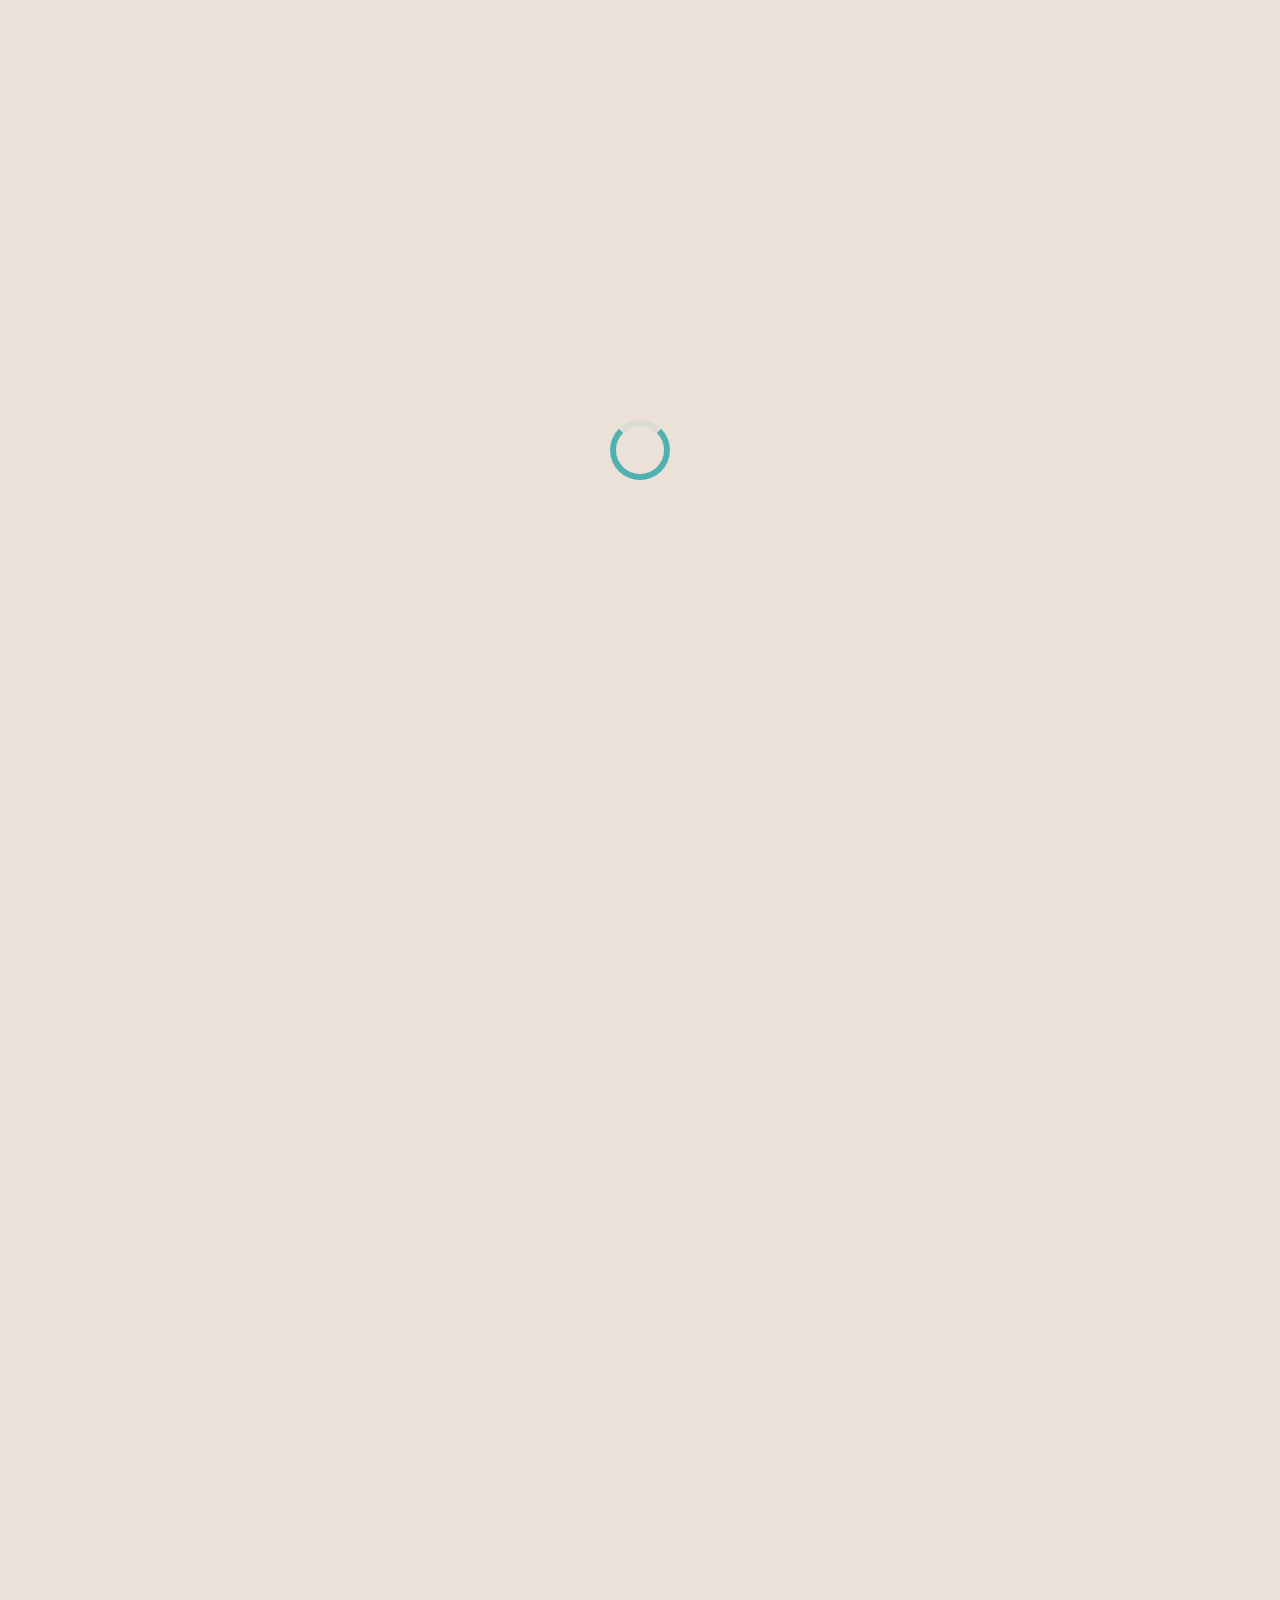
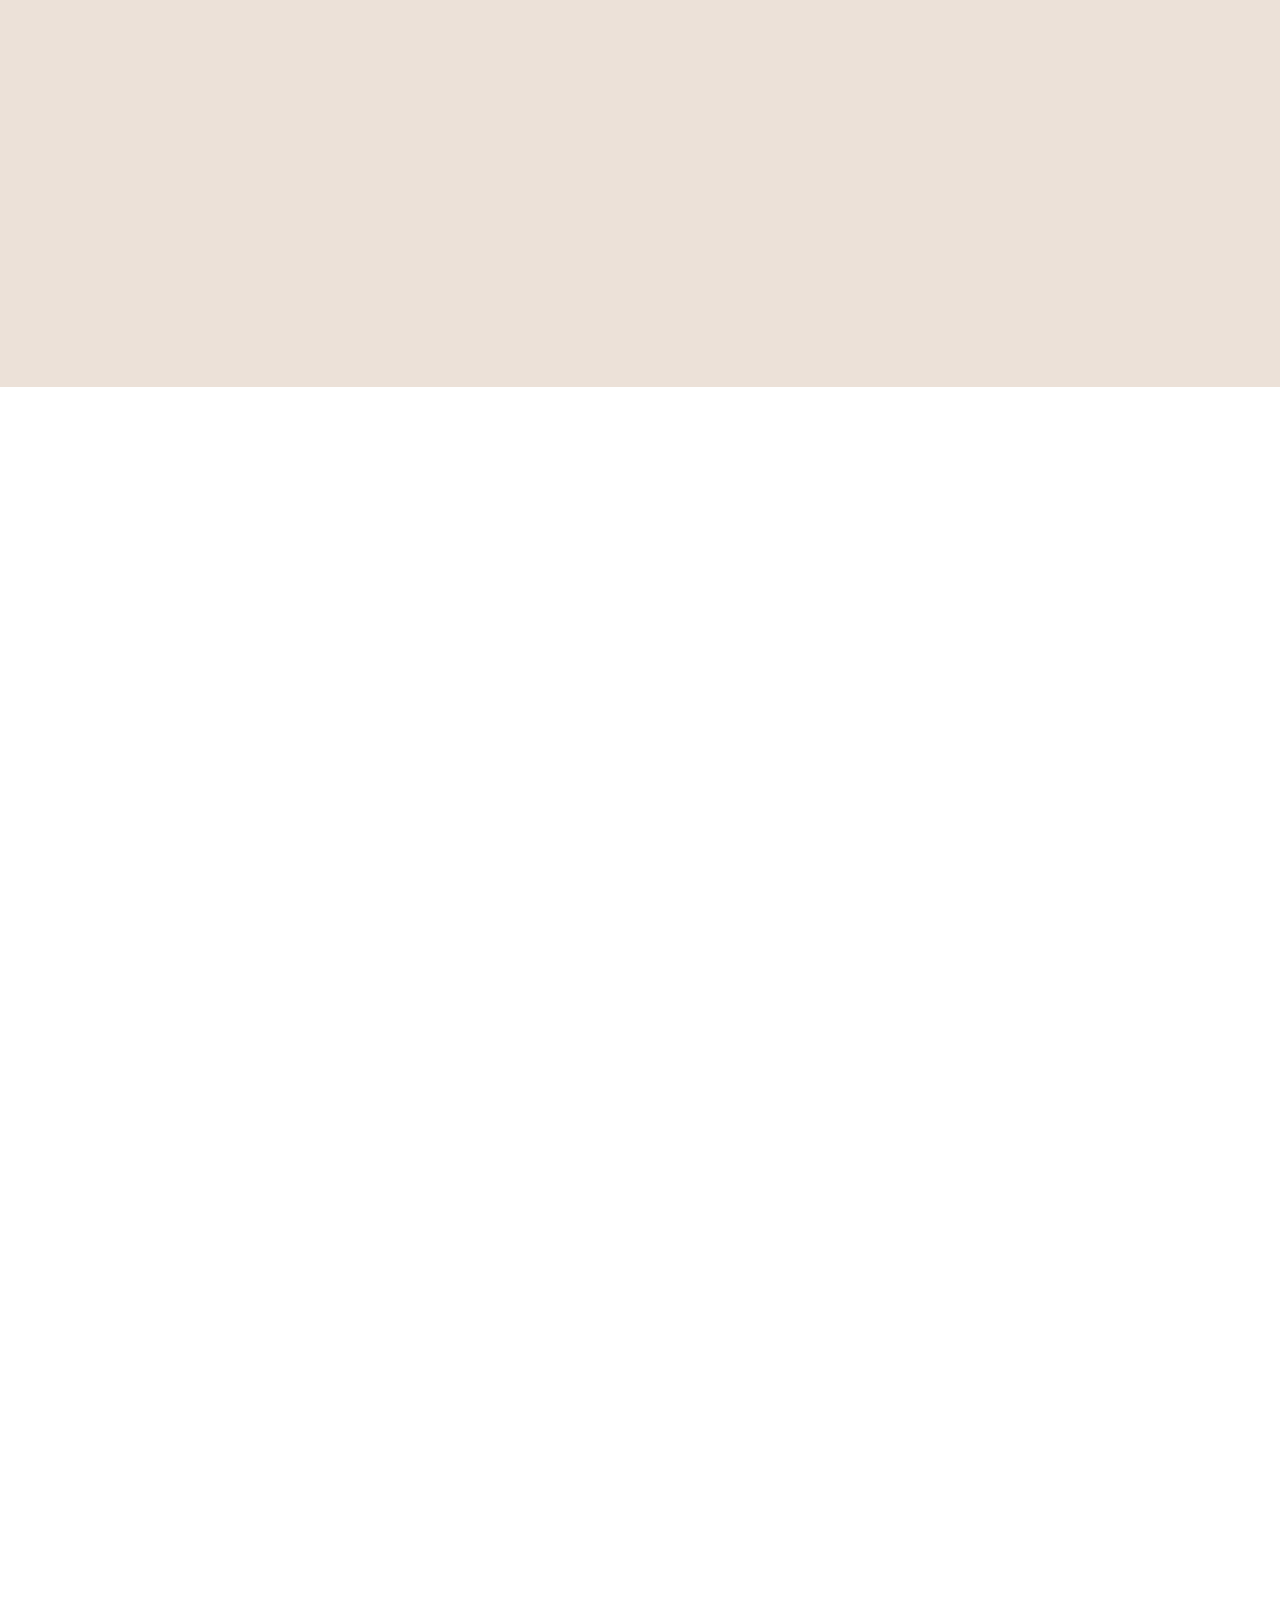
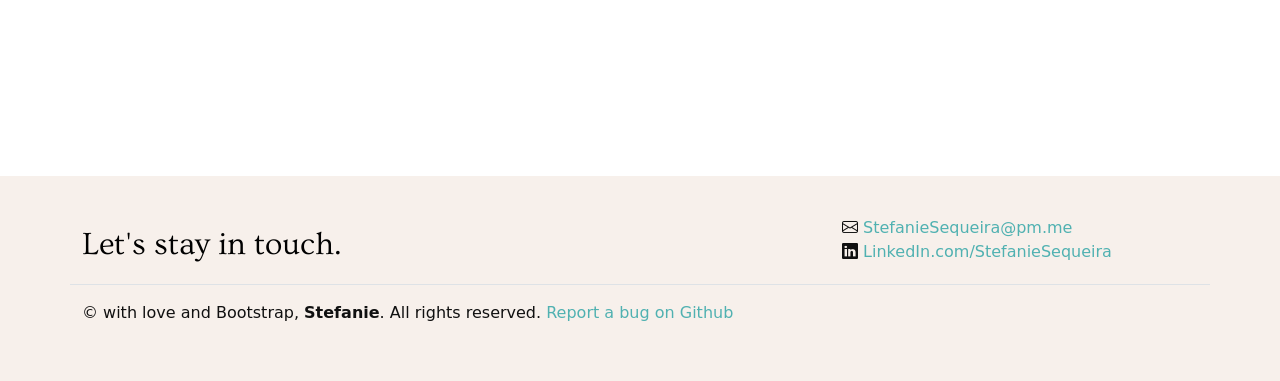
==== index.html @ 447f1190 "Version 0.2 - Site design overhaul" ====
<!doctype html>

<html lang="en">

<head>
  <meta charset="utf-8">
  <meta content="width=device-width, initial-scale=1.0" name="viewport">
  <title>Stefanie Sequeira</title>
    <meta name="description" content="Stefanie is a multidisciplinary product designer with a focus on UX, strategy, mentorship, and stakeholder consensus.">
		<meta name="keywords" content="Stefanie Stef with an F Sequeira Product UX Interaction XD Designer Design Strategy">

  <!-- Favicons -->
  <link href="assets/img/favicon.png" rel="icon">
  <link href="assets/img/favicon.png" rel="apple-touch-icon"> <!-- Make a real one later -->

  <!-- Fonts -->
<link rel="preconnect" href="https://fonts.googleapis.com">
<link rel="preconnect" href="https://fonts.gstatic.com" crossorigin>
<link href="https://fonts.googleapis.com/css2?family=Ovo&display=swap" rel="stylesheet">

  <!-- Vendor CSS Files -->
  <link href="assets/vendor/bootstrap/css/bootstrap.min.css" rel="stylesheet">
  <link href="assets/vendor/bootstrap-icons/bootstrap-icons.css" rel="stylesheet">
  <link href="assets/vendor/aos/aos.css" rel="stylesheet">
  <link href="assets/vendor/glightbox/css/glightbox.min.css" rel="stylesheet">
  <link href="assets/vendor/swiper/swiper-bundle.min.css" rel="stylesheet">

  <!-- Main CSS File -->
  <link href="assets/css/main.css" rel="stylesheet">

</head>

<body class="index-page">

  <a class="visually-hidden-focusable" href="#content">Skip to main content</a>   

  <header id="header" class="header d-flex align-items-center sticky-top">
    <div class="header-container container-fluid container-xl position-relative d-flex align-items-center justify-content-between">

      <nav id="navmenu" class="navmenu">
        <ul>
          <li><a href="index.html" class="logo d-flex me-auto me-xl-0"><img src="assets/img/logo.png" alt="Logo"></a></li>
          <li><a href="index.html" class="active">Work</a></li>
          <li><a href="about.html">About</a></li>
          <li><a href="fun.html">Fun</a></li>
          <li><a href="mailto:stefaniesequeira@pm.me" target="_blank">Contact</a></li>
        </ul>
        <!-- Load bearing hamburger menu forces the preloader while testing local?? Remove eventually -->
        <i class="mobile-nav-toggle d-none bi bi-list"></i>
      </nav>

      <div class="header-social-links d-none d-md-block">
        <a href="https://linkedin.com/in/stefaniesequeira" class="linkedin"><i class="bi bi-linkedin"></i></a>
        <a href="https://stefwithanf.bsky.social" class="bluesky"><i class="bi bi-bluesky"></i></a>
        <a href="https://dribbble.com/stefaniewithanf" class="dribbble"><i class="bi bi-dribbble"></i></a>
      </div>

    </div>
  </header>

  <main class="main">

    <section class="page-title container" data-aos="fade-in">
      <h1><strong>Stefanie Sequeira</strong> is a product designer, strategist, and stakeholder whisperer at <a href="https://studio.ey.com">EY Design Studio</a> in New York, NY.</h1>
    </section>

    <!-- Portfolio Section -->
     <!-- Don't forget pics are 4:3, for any new images the max render size is 416x312 -->
    <section id="portfolio" class="portfolio section" data-aos="fade-in">

      <div class="container">
        <!-- <img src="assets/img/logo.svg" alt=""> -->
        <div class="isotope-layout" data-default-filter="*" data-layout="masonry" data-sort="original-order">

          <div class="row align-items-center">
            <div class="col-lg-7 portfolio-info">
              <h3>Featured work</h3>
              <p>More available on request.</p>
            </div>
            <div class="col-lg-5 text-center text-lg-end">
              <ul class="portfolio-filters isotope-filters" data-aos="fade-up" data-aos-delay="100">
                <li data-filter="*" class="filter-active">All</li>
                <li data-filter=".filter-case">Case Study</li>
                <li data-filter=".filter-pitch">Pitch</li>
                <li data-filter=".filter-explore">Exploration</li>
                <!-- <li data-filter=".filter-books">Books</li> -->
              </ul><!-- End Portfolio Filters -->
            </div>
          </div>

          <div class="row gy-4 isotope-container" data-aos="fade-up" data-aos-delay="200" style="position: relative; height: 1344px;">

            <div class="col-lg-4 col-md-6 portfolio-item isotope-item filter-case" style="position: absolute; left: 0px; top: 0px;">
              <div class="portfolio-content h-100"><a href="portfolio-details.html">
                <img src="assets/img/portfolio/pharma.jpg" class="img-fluid" alt="">
                <div class="portfolio-info">
                  <h4>Pharma Startup</h4>
                  <p>Digital patient experience</p>
                </div>
              </a></div>
            </div><!-- End Portfolio Item -->

            <div class="col-lg-4 col-md-6 portfolio-item isotope-item filter-case" style="position: absolute; left: 440px; top: 0px;">
              <div class="portfolio-content h-100"><a href="portfolio-details.html">
                <img src="assets/img/portfolio/soco.jpg" class="img-fluid" alt="">
                <div class="portfolio-info">
                  <h4>Southern Company Gas</h4>
                  <p>Residential bill redesign</p>
                </div>
              </a></div>
            </div><!-- End Portfolio Item -->

            <div class="col-lg-4 col-md-6 portfolio-item isotope-item filter-pitch" style="position: absolute; left: 880px; top: 0px;">
              <div class="portfolio-content h-100"><a href="portfolio-details.html">
                <img src="assets/img/portfolio/wawa.jpg" class="img-fluid" alt="">
                <div class="portfolio-info">
                  <h4>Wawa</h4>
                  <p>Store kiosk UX enhancement</p>
                </div>
              </a></div>
            </div><!-- End Portfolio Item -->

            <div class="col-lg-4 col-md-6 portfolio-item isotope-item filter-case" style="position: absolute; left: 0px; top: 336px;">
              <div class="portfolio-content h-100"><a href="portfolio-details.html">
                <img src="assets/img/portfolio/mazda.jpg" class="img-fluid" alt="">
                <div class="portfolio-info">
                  <h4>Mazda</h4>
                  <p>Future CX vision</p>
                </div>
              </a></div>
            </div><!-- End Portfolio Item -->

            <div class="col-lg-4 col-md-6 portfolio-item isotope-item filter-pitch" style="position: absolute; left: 440px; top: 336px;">
              <div class="portfolio-content h-100"><a href="portfolio-details.html">
                <img src="assets/img/portfolio/mavia.jpg" class="img-fluid" alt="">
                <div class="portfolio-info">
                  <h4>EY</h4>
                  <p>Agentic AI for marketers</p>
                </div>
              </a></div>
            </div><!-- End Portfolio Item -->

            <div class="col-lg-4 col-md-6 portfolio-item isotope-item filter-explore" style="position: absolute; left: 880px; top: 336px;">
              <div class="portfolio-content h-100"><a href="portfolio-details.html">
                <img src="assets/img/portfolio/nystickers.png" class="img-fluid" alt="">
                <div class="portfolio-info">
                  <h4>NY Studio Stickers</h4>
                  <p>Branding, physical media</p>
                </div>
              </a></div>
            </div><!-- End Portfolio Item -->

          </div><!-- End Portfolio Container -->

        </div>

      </div>

    </section><!-- /Portfolio Section -->

    <!-- Clients Section -->
    <section id="clients" class="clients section">

      <!-- Section Title -->
      <div class="container section-title" data-aos="fade-up" data-aos-anchor-placement="top-bottom">
        <h2>Clients</h2>
        <!-- <p>Necessitatibus eius consequatur ex aliquid fuga eum quidem sint consectetur velit</p> -->
      </div><!-- End Section Title -->

      <div class="container" data-aos="fade-up" data-aos-delay="100" data-aos-anchor-placement="top-bottom">

        <div class="swiper init-swiper">
          <script type="application/json" class="swiper-config">
            {
              "loop": true,
              "speed": 600,
              "autoplay": {
                "delay": 5000
              },
              "slidesPerView": "auto",
              "pagination": {
                "el": ".swiper-pagination",
                "type": "bullets",
                "clickable": true
              },
              "breakpoints": {
                "320": {
                  "slidesPerView": 2,
                  "spaceBetween": 40
                },
                "480": {
                  "slidesPerView": 3,
                  "spaceBetween": 60
                },
                "640": {
                  "slidesPerView": 4,
                  "spaceBetween": 80
                },
                "992": {
                  "slidesPerView": 6,
                  "spaceBetween": 120
                }
              }
            }
          </script>
          <div class="swiper-wrapper align-items-center">
            <div class="swiper-slide"><img src="assets/img/clients/bny.svg" class="img-fluid" alt="BNY Mellon Pershing"></div>
            <div class="swiper-slide"><img src="assets/img/clients/comcast.png" class="img-fluid" alt="Comcast"></div>
            <div class="swiper-slide"><img src="assets/img/clients/ey.png" class="img-fluid" alt="EY"></div>
            <div class="swiper-slide"><img src="assets/img/clients/ga.png" class="img-fluid" alt="State of Georgia USA"></div>
            <div class="swiper-slide"><img src="assets/img/clients/mazda.png" class="img-fluid" alt="Mazda"></div>
            <div class="swiper-slide"><img src="assets/img/clients/ms.png" class="img-fluid" alt="Morgan Stanley"></div>
            <div class="swiper-slide"><img src="assets/img/clients/microsoft.png" class="img-fluid" alt="Microsoft"></div>
            <div class="swiper-slide"><img src="assets/img/clients/toyota.png" class="img-fluid" alt="Toyota"></div>
            <div class="swiper-slide"><img src="assets/img/clients/wawa.png" class="img-fluid" alt="Wawa"></div>
            <div class="swiper-slide"><img src="assets/img/clients/soco.png" class="img-fluid" alt="Southern Company"></div>
            <!-- <div class="swiper-slide"><img src="assets/img/clients/fed.webp" class="img-fluid" alt="United States Federal Government"></div> -->
          </div>
          <div class="swiper-pagination"></div>
        </div>

      </div>

    </section><!-- /Clients Section -->



  <footer id="footer" class="footer light-background">
    <div class="container">
      <div class="row pb-1 mb-3 border-bottom justify-content-between align-items-center">
        <div class="col-6 ">
          <h2>Let's stay in touch.</h2>
        </div>
        <div class="col-4">
          <ul>
            <li><i class="bi bi-envelope"></i> <a href="mailto:StefanieSequeira@pm.me">StefanieSequeira@pm.me</a></li>
            <li><i class="bi bi-linkedin"></i> <a href="https://linkedin.com/in/stefaniesequeira">LinkedIn.com/StefanieSequeira</a></li>
          </ul>
        </div>
      </div>
      <p class="">© with love and Bootstrap, <strong>Stefanie</strong>. All rights reserved. <a href="https://github.com/withanf/withanf.github.io/issues/new">Report a bug on Github</a></p>
    </div>
  </footer>

  <!-- Scroll Top -->
  <a href="#" id="scroll-top" class="scroll-top d-flex align-items-center justify-content-center"><i class="bi bi-arrow-up-short"></i></a>

  <!-- Preloader -->
  <div id="preloader"></div>

  <!-- Vendor JS Files -->
  <script src="assets/vendor/bootstrap/js/bootstrap.bundle.min.js"></script>
  <script src="assets/vendor/php-email-form/validate.js"></script>
  <script src="assets/vendor/aos/aos.js"></script>
  <script src="assets/vendor/glightbox/js/glightbox.min.js"></script>
  <script src="assets/vendor/imagesloaded/imagesloaded.pkgd.min.js"></script>
  <script src="assets/vendor/isotope-layout/isotope.pkgd.min.js"></script>
  <script src="assets/vendor/swiper/swiper-bundle.min.js"></script>

  <!-- Main JS File -->
  <script src="assets/js/main.js"></script>

</body>

</html>
---- assets/css/main.css ----
/* Fonts */
:root {
  --default-font: "IBM Plex Sans",  system-ui, -apple-system, "Segoe UI", Roboto, "Helvetica Neue", Arial, "Noto Sans", "Liberation Sans", sans-serif, "Apple Color Emoji", "Segoe UI Emoji", "Segoe UI Symbol", "Noto Color Emoji";
  --heading-font: "Ovo",  serif;
  --nav-font: "Ovo",  sans-serif;
}

/* Global colors */
:root { 
  --background-color: #ece1d8; 
  --default-color: #101010; /* Text content */
  --heading-color: #000000; /* Headings and display */
  --accent-color: #50b1b1;
  --surface-color: #ffffff;
  --contrast-color: #ffffff; /* For accessibility - test this */
}

/* Nav colors */
:root {
  --nav-color: #5b5b5b;  /* main navmenu links */
  --nav-hover-color: #000000;
  --nav-mobile-background-color: #f5f5f5; /* background for mobile */
  --nav-dropdown-background-color: #ffffff;
  --nav-dropdown-color: #5b5b5b;
  --nav-dropdown-hover-color: #000000;
}

/* Color blocks for sections */

.light-background {
  --background-color: #f7f0eb;
  --surface-color: #ffffff;
}

.dark-background {
  --background-color: #060606;
  --default-color: #ffffff;
  --heading-color: #ffffff;
  --surface-color: #252525;
  --contrast-color: #ffffff;
}

/* Smooth scroll - TBD: double check how this interacts with prefers-reduced-motion */
:root {
  scroll-behavior: smooth;
}

/*--------------------------------------------------------------
# General
--------------------------------------------------------------*/
body {
  color: var(--default-color);
  background-color: var(--background-color);
  font-family: var(--default-font);
}

a {
  color: var(--accent-color);
  text-decoration: none;
  transition: 0.3s;
}

a:hover {
  color: color-mix(in srgb, var(--accent-color), transparent 25%);
}

h1,
h2,
h3,
h4,
h5,
h6 {
  color: var(--heading-color);
  font-family: var(--heading-font);
}

.display {
  font-family: var(--heading-font);
  font-size: 3em;
  /* font-weight: 300; */
}


/*--------------------------------------------------------------
# Global Header
--------------------------------------------------------------*/
.header {
  color: var(--default-color);
  /* background-color: var(--background-color); */
  padding: 20px 0;
  transition: all 0.5s;
  z-index: 997;
}

.header .header-container {
  border-radius: 50px;
  padding: 5px 25px;
  background: rgba(255, 255, 255, 0.7);
  box-shadow: 0 4px 30px rgba(0, 0, 0, 0.1);
  backdrop-filter: blur(16px);
  -webkit-backdrop-filter: blur(16px);
  border: 1px solid rgba(255, 255, 255, 0.3);
}

.header .logo {
  line-height: 1;
}

.header .logo img {
  max-height: 36px;
  margin-right: 8px;
}

.header .logo h1 {
  font-size: 24px;
  margin: 0;
  padding-left: 5px;
  font-weight: 500;
  color: var(--heading-color);
}

.header .header-social-links {
  padding-right: 15px;
}

.header .header-social-links a {
  color: color-mix(in srgb, var(--default-color), transparent 40%);
  padding-left: 6px;
  display: inline-block;
  transition: 0.3s;
  font-size: 20px;
}

.header .header-social-links a:hover {
  color: var(--accent-color);
}

.header .header-social-links a i {
  line-height: 0px;
}

@media (max-width: 1200px) {
  .header {
    padding-top: 10px;
  }

  .header .header-container {
    margin-left: 10px;
    margin-right: 10px;
    padding: 10px 5px 10px 15px;
  }

  /* .header .logo {
    order: 1;
  }

  .header .header-social-links {
    order: 2;
  }

  .header .navmenu {
    order: 3;
  } */
}

/*--------------------------------------------------------------
# Navigation Menu
--------------------------------------------------------------*/
/* Navmenu - Desktop */
  .navmenu {
    padding: 0;
  }

  .navmenu ul {
    margin: 0;
    padding: 0;
    display: flex;
    list-style: none;
    align-items: center;
  }

  .navmenu li {
    position: relative;
  }

  .navmenu a,
  .navmenu a:focus {
    color: var(--nav-color);
    padding: 18px 15px;
    font-size: 20px;
    font-family: var(--nav-font);
    font-weight: 400;
    display: flex;
    align-items: center;
    justify-content: space-between;
    white-space: nowrap;
    transition: 0.3s;
  }

  .navmenu a i,
  .navmenu a:focus i {
    font-size: 16px;
    line-height: 0;
    margin-left: 5px;
    transition: 0.3s;
  }


  .navmenu li:hover>a,
  .navmenu .active,
  .navmenu .active:focus {
    color: var(--nav-hover-color);
  }

  .navmenu .dropdown ul {
    margin: 0;
    padding: 10px 0;
    background: var(--nav-dropdown-background-color);
    display: block;
    position: absolute;
    visibility: hidden;
    left: 14px;
    top: 130%;
    opacity: 0;
    transition: 0.3s;
    border-radius: 4px;
    z-index: 99;
    box-shadow: 0px 0px 30px rgba(0, 0, 0, 0.1);
  }

  .navmenu .dropdown ul li {
    min-width: 200px;
  }

  .navmenu .dropdown ul a {
    padding: 10px 20px;
    font-size: 16px;
    text-transform: none;
    color: var(--nav-dropdown-color);
  }

  .navmenu .dropdown ul a i {
    font-size: 16px;
  }

  .navmenu .dropdown ul a:hover,
  .navmenu .dropdown ul .active:hover,
  .navmenu .dropdown ul li:hover>a {
    color: var(--nav-dropdown-hover-color);
  }

  .navmenu .dropdown:hover>ul {
    opacity: 1;
    top: 100%;
    visibility: visible;
  }

  .navmenu .dropdown .dropdown ul {
    top: 0;
    left: -90%;
    visibility: hidden;
  }

  .navmenu .dropdown .dropdown:hover>ul {
    opacity: 1;
    top: 0;
    left: -100%;
    visibility: visible;
  }


/*--------------------------------------------------------------
# Global Footer
--------------------------------------------------------------*/
.footer {
  color: var(--default-color);
  background-color: var(--background-color);
  font-size: 16px;
  padding: 40px 0;
  position: relative;
}

.footer .copyright p {
  margin-bottom: 0;
}

.footer .social-links {
  margin-top: 20px;
}

.footer .social-links a {
  display: flex;
  align-items: center;
  justify-content: center;
  width: 40px;
  height: 40px;
  border-radius: 50%;
  border: 1px solid color-mix(in srgb, var(--default-color), transparent 50%);
  font-size: 16px;
  color: color-mix(in srgb, var(--default-color), transparent 50%);
  margin: 0 5px;
  transition: 0.3s;
}

.footer .social-links a:hover {
  color: var(--accent-color);
  border-color: var(--accent-color);
}

.footer .credits {
  margin-top: 10px;
  font-size: 13px;
  text-align: center;
}

.footer ul {
  list-style: none;
  padding: 0;
}

/*--------------------------------------------------------------
# Preloader
--------------------------------------------------------------*/
#preloader {
  position: fixed;
  inset: 0;
  z-index: 9999;
  overflow: hidden;
  background-color: var(--background-color);
  transition: all 0.6s ease-out;
}

#preloader:before {
  content: "";
  position: fixed;
  top: calc(50% - 30px);
  left: calc(50% - 30px);
  border: 6px solid var(--accent-color);
  border-top-color: color-mix(in srgb, var(--accent-color), transparent 90%);
  border-radius: 50%;
  width: 60px;
  height: 60px;
  animation: animate-preloader 1s linear infinite;
}

@keyframes animate-preloader {
  0% {
    transform: rotate(0deg);
  }

  100% {
    transform: rotate(360deg);
  }
}

/*--------------------------------------------------------------
# Scroll Top Button
--------------------------------------------------------------*/
.scroll-top {
  position: fixed;
  visibility: hidden;
  opacity: 0;
  right: 15px;
  bottom: -15px;
  z-index: 99999;
  width: 44px;
  height: 44px;
  border-radius: 50px;
  transition: all 0.4s;

  /* Same milk glass effect as nav */
  background: rgba(255, 255, 255, 0.7);
  box-shadow: 0 4px 30px rgba(0, 0, 0, 0.1);
  backdrop-filter: blur(16px);
  -webkit-backdrop-filter: blur(16px);
  border: 1px solid rgba(255, 255, 255, 0.3);
}

.scroll-top i {
  font-size: 24px;
  color: black;
  line-height: 0;
}

.scroll-top:hover {
  background-color: color-mix(in srgb, var(--accent-color), transparent 20%);
  color: var(--contrast-color);
}

.scroll-top.active {
  visibility: visible;
  opacity: 1;
  bottom: 15px;
}

/*--------------------------------------------------------------
# Disable aos animation delay on mobile devices
--------------------------------------------------------------*/
@media screen and (max-width: 768px) {
  [data-aos-delay] {
    transition-delay: 0 !important;
  }
}

/*--------------------------------------------------------------
# Global Page Titles & Breadcrumbs
--------------------------------------------------------------*/
.page-title {
  color: var(--default-color);
  background-color: var(--background-color);
  padding: 120px 0;
  text-align: center;
  position: relative;
}

.page-title h1 {
  font-size: 42px;
  /* font-weight: 700; */
  margin-bottom: 10px;
}

.portfolio-page {

}

/*--------------------------------------------------------------
# Global Sections
--------------------------------------------------------------*/
section,
.section {
  color: var(--default-color);
  background-color: var(--background-color);
  padding: 60px 0;
  scroll-margin-top: 90px;
  overflow: clip;
}

@media (max-width: 1199px) {

  section,
  .section {
    scroll-margin-top: 66px;
  }
}

/*--------------------------------------------------------------
# Global Section Titles
--------------------------------------------------------------*/
.section-title {
  text-align: center;
  padding-bottom: 60px;
  position: relative;
}

.section-title h2 {
  font-size: 32px;
  font-weight: 400;
  margin-bottom: 15px;
}

.section-title p {
  margin-bottom: 0;
}

/*--------------------------------------------------------------
# Portfolio Section
--------------------------------------------------------------*/
.portfolio .portfolio-info {
  border-radius: 16px;
}

.portfolio .portfolio-info h3 {
  font-size: 24px;
  margin-bottom: 5px;
}

.portfolio .portfolio-info p {
  font-size: 15px;
  
}

.portfolio .portfolio-filters {
  padding: 0;
  margin: 0 auto 20px auto;
  list-style: none;
}

.portfolio .portfolio-filters li {
  cursor: pointer;
  display: inline-block;
  padding: 0;
  font-size: 16px;
  font-weight: 400;
  margin: 0 10px;
  line-height: 1;
  margin-bottom: 5px;
  transition: all 0.3s ease-in-out;
}

.portfolio .portfolio-filters li:hover,
.portfolio .portfolio-filters li.filter-active {
  border-bottom: 2px solid var(--default-color);
  padding-bottom: 3px;
}

.portfolio .portfolio-filters li:first-child {
  margin-left: 0;
}

.portfolio .portfolio-filters li:last-child {
  margin-right: 5px;
}

@media (max-width: 575px) {
  .portfolio .portfolio-filters li {
    font-size: 14px;
    margin: 0 5px;
  }
}

.portfolio .portfolio-content {
  position: relative;
  overflow: hidden;
  border-radius: 16px;
}

.portfolio .portfolio-content img {
  transition: 0.3s;
}

.portfolio .portfolio-content .portfolio-info {
  opacity: 0;
  position: absolute;
  inset: 0;
  z-index: 3;
  transition: all ease-in-out 0.3s;
  background: rgba(0, 0, 0, 0.7);
  padding: 15px;
  display: flex;
  align-items: center;
  justify-content: center;
  flex-direction: column;
}

.portfolio .portfolio-content .portfolio-info h4 {
  font-size: 18px;
  mask-border: 0;
  font-weight: 400;
  color: #ffffff;
  display: inline-block;
}

.portfolio .portfolio-content .portfolio-info p {
  text-align: center;
  display: inline-block;
  font-size: 14px;
  font-weight: 400;
  color: rgba(255, 255, 255, 0.8);
}

.portfolio .portfolio-content .portfolio-info .preview-link,
.portfolio .portfolio-content .portfolio-info .details-link {
  font-size: 26px;
  color: #fff;
  transition: 0.3s;
  line-height: 1.2;
}

.portfolio .portfolio-content .portfolio-info .preview-link:hover,
.portfolio .portfolio-content .portfolio-info .details-link:hover {
  color: var(--accent-color);
}

.portfolio .portfolio-content .portfolio-info .details-link {
  left: 50%;
  font-size: 34px;
  line-height: 0;
}

.portfolio .portfolio-content:hover .portfolio-info {
  opacity: 1;
}

.portfolio .portfolio-content:hover img {
  transform: scale(1.1);
}

/*--------------------------------------------------------------
# Clients Section
--------------------------------------------------------------*/
.clients {
    background-color: #fff;
}

.clients .swiper-slide img {
  opacity: 0.5;
  transition: 0.3s;
  filter: grayscale(100);
}

.clients .swiper-slide img:hover {
  filter: none;
  opacity: 1;
}

.clients .swiper-wrapper {
  height: auto;
}

.clients .swiper-pagination {
  margin-top: 40px;
  position: relative;
}

.clients .swiper-pagination .swiper-pagination-bullet {
  width: 12px;
  height: 12px;
  opacity: 1;
  background-color: color-mix(in srgb, var(--default-color), transparent 80%);
}

.clients .swiper-pagination .swiper-pagination-bullet-active {
  background-color: var(--accent-color);
}

/*--------------------------------------------------------------
# Services Section
--------------------------------------------------------------*/
.services .service-item {
  background-color: var(--surface-color);
  padding: 40px;
  box-shadow: 0px 0 30px rgba(0, 0, 0, 0.1);
  height: 100%;
}

.services .service-item .icon {
  width: 48px;
  height: 48px;
  position: relative;
  margin-bottom: 50px;
}

.services .service-item .icon i {
  color: color-mix(in srgb, var(--heading-color), transparent 30%);
  font-size: 56px;
  transition: ease-in-out 0.3s;
  z-index: 2;
  position: relative;
}

.services .service-item .icon:before {
  position: absolute;
  content: "";
  height: 100%;
  width: 100%;
  background: color-mix(in srgb, var(--heading-color), transparent 95%);
  border-radius: 50px;
  z-index: 1;
  top: 10px;
  right: -20px;
  transition: 0.3s;
}

.services .service-item h3 {
  color: color-mix(in srgb, var(--heading-color), transparent 20%);
  font-weight: 700;
  margin: 0 0 20px 0;
  padding-bottom: 8px;
  font-size: 22px;
  position: relative;
  display: inline-block;
  border-bottom: 4px solid color-mix(in srgb, var(--heading-color), transparent 90%);
  transition: 0.3s;
}

.services .service-item p {
  line-height: 24px;
  font-size: 14px;
  margin-bottom: 0;
}

.services .service-item .readmore {
  margin-top: 15px;
  display: inline-block;
  color: color-mix(in srgb, var(--default-color), transparent 30%);
}

.services .service-item:hover .icon i {
  color: var(--heading-color);
}

.services .service-item:hover .icon:before {
  background: color-mix(in srgb, var(--heading-color), transparent 90%);
}

.services .service-item:hover h3 {
  border-color: color-mix(in srgb, var(--accent-color), transparent 70%);
  color: var(--heading-color);
}

.services .service-item:hover .readmore {
  color: var(--accent-color);
}

/*--------------------------------------------------------------
# Testimonials Section
--------------------------------------------------------------*/
.testimonials .section-header {
  margin-bottom: 40px;
}

.testimonials .testimonials-carousel,
.testimonials .testimonials-slider {
  overflow: hidden;
}

.testimonials .testimonial-item {
  text-align: center;
}

.testimonials .testimonial-item .testimonial-img {
  width: 120px;
  border-radius: 50%;
  border: 4px solid var(--background-color);
  margin: 0 auto;
}

.testimonials .testimonial-item h3 {
  font-size: 20px;
  font-weight: bold;
  margin: 10px 0 5px 0;
}

.testimonials .testimonial-item h4 {
  font-size: 14px;
  color: color-mix(in srgb, var(--default-color), transparent 40%);
  margin: 0 0 15px 0;
}

.testimonials .testimonial-item .stars {
  margin-bottom: 15px;
}

.testimonials .testimonial-item .stars i {
  color: #ffc107;
  margin: 0 1px;
}

.testimonials .testimonial-item .quote-icon-left,
.testimonials .testimonial-item .quote-icon-right {
  color: color-mix(in srgb, var(--accent-color), transparent 50%);
  font-size: 26px;
  line-height: 0;
}

.testimonials .testimonial-item .quote-icon-left {
  display: inline-block;
  left: -5px;
  position: relative;
}

.testimonials .testimonial-item .quote-icon-right {
  display: inline-block;
  right: -5px;
  position: relative;
  top: 10px;
  transform: scale(-1, -1);
}

.testimonials .testimonial-item p {
  font-style: italic;
  margin: 0 auto 15px auto;
}

.testimonials .swiper-wrapper {
  height: auto;
}

.testimonials .swiper-pagination {
  margin-top: 20px;
  position: relative;
}

.testimonials .swiper-pagination .swiper-pagination-bullet {
  width: 12px;
  height: 12px;
  opacity: 1;
  background-color: color-mix(in srgb, var(--default-color), transparent 85%);
}

.testimonials .swiper-pagination .swiper-pagination-bullet-active {
  background-color: var(--accent-color);
}

@media (min-width: 992px) {
  .testimonials .testimonial-item p {
    width: 80%;
  }
}

/*--------------------------------------------------------------
# About Section
--------------------------------------------------------------*/
.about .content h2 {
  font-weight: 700;
  font-size: 24px;
}

.about .content ul {
  list-style: none;
  padding: 0;
}

.about .content ul li {
  margin-bottom: 20px;
  display: flex;
  align-items: center;
}

.about .content ul strong {
  margin-right: 10px;
}

.about .content ul i {
  font-size: 16px;
  margin-right: 5px;
  color: var(--accent-color);
  line-height: 0;
}

/*--------------------------------------------------------------
# Resume Section
--------------------------------------------------------------*/
.resume .resume-title {
  color: var(--heading-color);
  font-size: 26px;
  font-weight: 700;
  margin-top: 20px;
  margin-bottom: 20px;
}

.resume .resume-item {
  padding: 0 0 20px 20px;
  margin-top: -2px;
  border-left: 2px solid var(--accent-color);
  position: relative;
}

.resume .resume-item h4 {
  line-height: 18px;
  font-size: 18px;
  font-weight: 600;
  text-transform: uppercase;
  color: color-mix(in srgb, var(--default-color), transparent 20%);
  margin-bottom: 10px;
}

.resume .resume-item h5 {
  font-size: 16px;
  padding: 5px 15px;
  display: inline-block;
  font-weight: 600;
  margin-bottom: 10px;
}

.resume .resume-item ul {
  padding-left: 20px;
}

.resume .resume-item ul li {
  padding-bottom: 10px;
}

.resume .resume-item:last-child {
  padding-bottom: 0;
}

.resume .resume-item::before {
  content: "";
  position: absolute;
  width: 16px;
  height: 16px;
  border-radius: 50px;
  left: -9px;
  top: 0;
  background: var(--background-color);
  border: 2px solid var(--accent-color);
}

/*--------------------------------------------------------------
# Portfolio Details Section
--------------------------------------------------------------*/
.portfolio-details .portfolio-details-slider img {
  width: 100%;
}

.portfolio-details .portfolio-details-slider .swiper-pagination {
  margin-top: 20px;
  position: relative;
}

.portfolio-details .portfolio-details-slider .swiper-pagination .swiper-pagination-bullet {
  width: 12px;
  height: 12px;
  background-color: color-mix(in srgb, var(--default-color), transparent 85%);
  opacity: 1;
}

.portfolio-details .portfolio-details-slider .swiper-pagination .swiper-pagination-bullet-active {
  background-color: var(--accent-color);
}

.portfolio-details .portfolio-info {
  background-color: var(--surface-color);
  padding: 30px;
  box-shadow: 0px 0 30px rgba(0, 0, 0, 0.1);
}

.portfolio-details .portfolio-info h3 {
  font-size: 22px;
  font-weight: 700;
  margin-bottom: 20px;
  padding-bottom: 20px;
  border-bottom: 1px solid color-mix(in srgb, var(--default-color), transparent 85%);
}

.portfolio-details .portfolio-info ul {
  list-style: none;
  padding: 0;
  font-size: 15px;
}

.portfolio-details .portfolio-info ul li+li {
  margin-top: 10px;
}

.portfolio-details .portfolio-description {
  padding-top: 30px;
}

.portfolio-details .portfolio-description h2 {
  font-size: 26px;
  font-weight: 700;
  margin-bottom: 20px;
}

.portfolio-details .portfolio-description p {
  padding: 0;
  color: color-mix(in srgb, var(--default-color), transparent 30%);
}

/*--------------------------------------------------------------
# Service Details Section
--------------------------------------------------------------*/
.service-details .services-list {
  background-color: var(--surface-color);
  padding: 10px 30px;
  border: 1px solid color-mix(in srgb, var(--default-color), transparent 90%);
  margin-bottom: 20px;
}

.service-details .services-list a {
  display: block;
  line-height: 1;
  padding: 8px 0 8px 15px;
  border-left: 3px solid color-mix(in srgb, var(--default-color), transparent 70%);
  margin: 20px 0;
  color: color-mix(in srgb, var(--default-color), transparent 20%);
  transition: 0.3s;
}

.service-details .services-list a.active {
  color: var(--heading-color);
  font-weight: 700;
  border-color: var(--accent-color);
}

.service-details .services-list a:hover {
  border-color: var(--accent-color);
}

.service-details .services-img {
  margin-bottom: 20px;
}

.service-details h3 {
  font-size: 26px;
  font-weight: 700;
}

.service-details h4 {
  font-size: 20px;
  font-weight: 700;
}

.service-details p {
  font-size: 15px;
}

.service-details ul {
  list-style: none;
  padding: 0;
  font-size: 15px;
}

.service-details ul li {
  padding: 5px 0;
  display: flex;
  align-items: center;
}

.service-details ul i {
  font-size: 20px;
  margin-right: 8px;
  color: var(--accent-color);
}

/*--------------------------------------------------------------
# Starter Section Section
--------------------------------------------------------------*/
.starter-section {
  /* Add your styles here */
}

/*--------------------------------------------------------------
# Contact Section
--------------------------------------------------------------*/
.contact {
  background-image: url("../img/contact-bg.png");
  background-position: left center;
  background-repeat: no-repeat;
  position: relative;
}

@media (max-width: 640px) {
  .contact {
    background-position: center 50px;
    background-size: contain;
  }
}

.contact:before {
  content: "";
  background: color-mix(in srgb, var(--background-color), transparent 30%);
  position: absolute;
  bottom: 0;
  top: 0;
  left: 0;
  right: 0;
}

.contact .info-item+.info-item {
  margin-top: 40px;
}

.contact .info-item i {
  background: var(--accent-color);
  color: var(--contrast-color);
  font-size: 20px;
  width: 44px;
  height: 44px;
  display: flex;
  justify-content: center;
  align-items: center;
  border-radius: 50px;
  transition: all 0.3s ease-in-out;
  margin-right: 15px;
}

.contact .info-item h3 {
  padding: 0;
  font-size: 18px;
  font-weight: 700;
  margin-bottom: 5px;
}

.contact .info-item p {
  padding: 0;
  margin-bottom: 0;
  font-size: 14px;
}

.contact .php-email-form {
  height: 100%;
}

.contact .php-email-form input[type=text],
.contact .php-email-form input[type=email],
.contact .php-email-form textarea {
  font-size: 14px;
  padding: 10px 15px;
  box-shadow: none;
  border-radius: 0;
  color: var(--default-color);
  background-color: color-mix(in srgb, var(--background-color), transparent 50%);
  border-color: color-mix(in srgb, var(--default-color), transparent 80%);
}

.contact .php-email-form input[type=text]:focus,
.contact .php-email-form input[type=email]:focus,
.contact .php-email-form textarea:focus {
  border-color: var(--accent-color);
}

.contact .php-email-form input[type=text]::placeholder,
.contact .php-email-form input[type=email]::placeholder,
.contact .php-email-form textarea::placeholder {
  color: color-mix(in srgb, var(--default-color), transparent 70%);
}

.contact .php-email-form button[type=submit] {
  color: var(--contrast-color);
  background: var(--accent-color);
  border: 0;
  padding: 10px 30px;
  transition: 0.4s;
  border-radius: 50px;
}

.contact .php-email-form button[type=submit]:hover {
  background: color-mix(in srgb, var(--accent-color), transparent 20%);
}
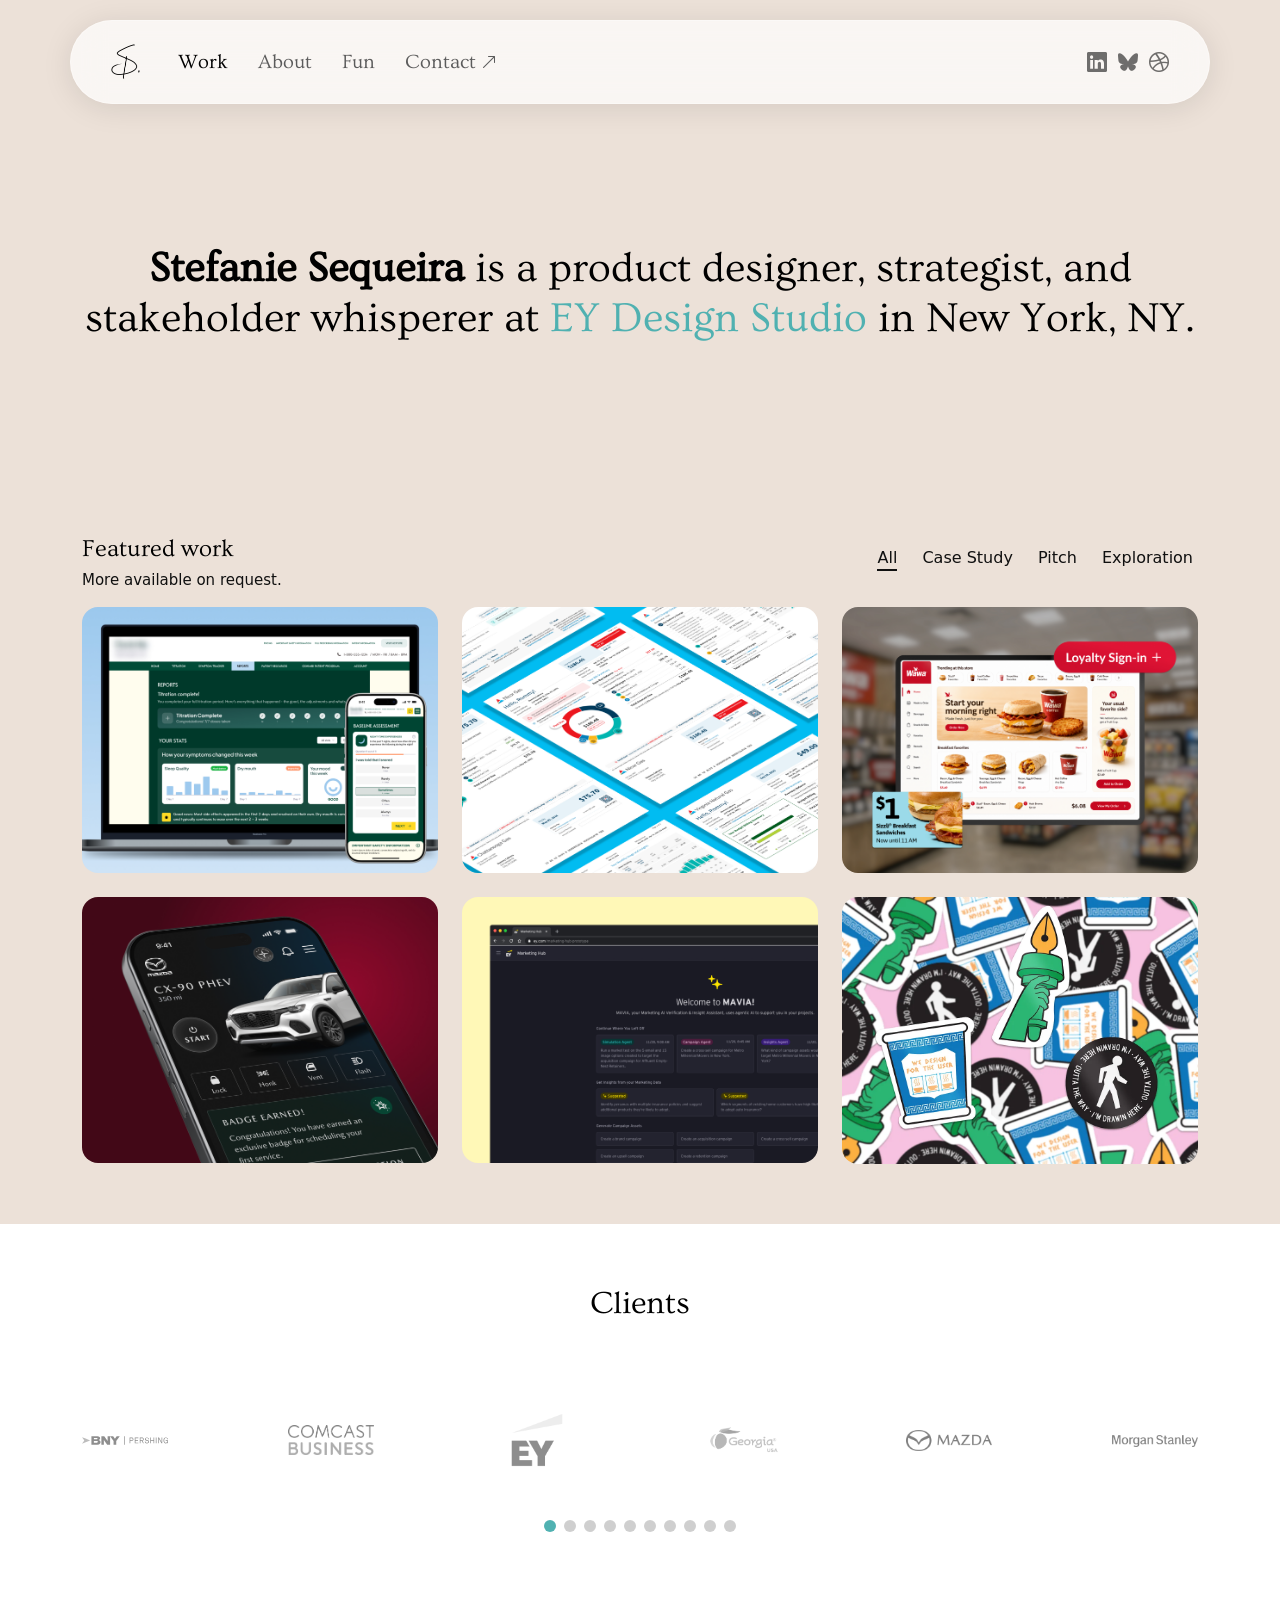
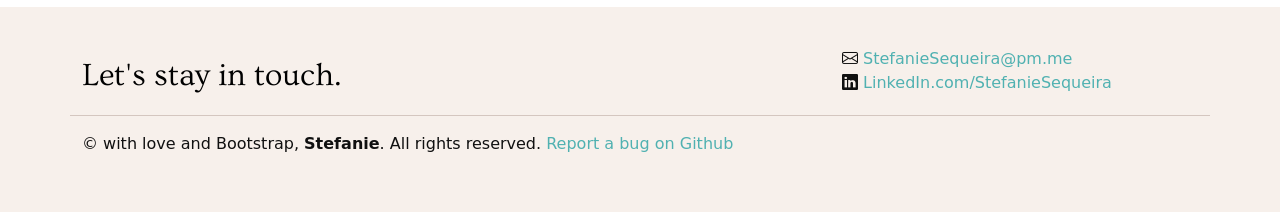
==== commit 55a10001: "Added counter animation and updated pages" ====
--- a/index.html
+++ b/index.html
@@ -43,7 +43,7 @@
           <li><a href="index.html" class="active">Work</a></li>
           <li><a href="about.html">About</a></li>
           <li><a href="fun.html">Fun</a></li>
-          <li><a href="mailto:stefaniesequeira@pm.me" target="_blank">Contact</a></li>
+          <li><a href="mailto:stefaniesequeira@pm.me" target="_blank">Contact <i class="bi bi-arrow-up-right"></i></a></li>
         </ul>
         <!-- Load bearing hamburger menu forces the preloader while testing local?? Remove eventually -->
         <i class="mobile-nav-toggle d-none bi bi-list"></i>
@@ -88,9 +88,9 @@
             </div>
           </div>
 
-          <div class="row gy-4 isotope-container" data-aos="fade-up" data-aos-delay="200" style="position: relative; height: 1344px;">
-
-            <div class="col-lg-4 col-md-6 portfolio-item isotope-item filter-case" style="position: absolute; left: 0px; top: 0px;">
+          <div class="row gy-4 isotope-container" data-aos="fade-up" data-aos-delay="200">
+
+            <div class="col-lg-4 col-md-6 portfolio-item isotope-item filter-case">
               <div class="portfolio-content h-100"><a href="portfolio-details.html">
                 <img src="assets/img/portfolio/pharma.jpg" class="img-fluid" alt="">
                 <div class="portfolio-info">
@@ -100,7 +100,7 @@
               </a></div>
             </div><!-- End Portfolio Item -->
 
-            <div class="col-lg-4 col-md-6 portfolio-item isotope-item filter-case" style="position: absolute; left: 440px; top: 0px;">
+            <div class="col-lg-4 col-md-6 portfolio-item isotope-item filter-case">
               <div class="portfolio-content h-100"><a href="portfolio-details.html">
                 <img src="assets/img/portfolio/soco.jpg" class="img-fluid" alt="">
                 <div class="portfolio-info">
@@ -110,7 +110,7 @@
               </a></div>
             </div><!-- End Portfolio Item -->
 
-            <div class="col-lg-4 col-md-6 portfolio-item isotope-item filter-pitch" style="position: absolute; left: 880px; top: 0px;">
+            <div class="col-lg-4 col-md-6 portfolio-item isotope-item filter-pitch">
               <div class="portfolio-content h-100"><a href="portfolio-details.html">
                 <img src="assets/img/portfolio/wawa.jpg" class="img-fluid" alt="">
                 <div class="portfolio-info">
@@ -120,7 +120,7 @@
               </a></div>
             </div><!-- End Portfolio Item -->
 
-            <div class="col-lg-4 col-md-6 portfolio-item isotope-item filter-case" style="position: absolute; left: 0px; top: 336px;">
+            <div class="col-lg-4 col-md-6 portfolio-item isotope-item filter-case">
               <div class="portfolio-content h-100"><a href="portfolio-details.html">
                 <img src="assets/img/portfolio/mazda.jpg" class="img-fluid" alt="">
                 <div class="portfolio-info">
@@ -130,7 +130,7 @@
               </a></div>
             </div><!-- End Portfolio Item -->
 
-            <div class="col-lg-4 col-md-6 portfolio-item isotope-item filter-pitch" style="position: absolute; left: 440px; top: 336px;">
+            <div class="col-lg-4 col-md-6 portfolio-item isotope-item filter-pitch">
               <div class="portfolio-content h-100"><a href="portfolio-details.html">
                 <img src="assets/img/portfolio/mavia.jpg" class="img-fluid" alt="">
                 <div class="portfolio-info">
@@ -140,7 +140,7 @@
               </a></div>
             </div><!-- End Portfolio Item -->
 
-            <div class="col-lg-4 col-md-6 portfolio-item isotope-item filter-explore" style="position: absolute; left: 880px; top: 336px;">
+            <div class="col-lg-4 col-md-6 portfolio-item isotope-item filter-explore">
               <div class="portfolio-content h-100"><a href="portfolio-details.html">
                 <img src="assets/img/portfolio/nystickers.png" class="img-fluid" alt="">
                 <div class="portfolio-info">
@@ -159,15 +159,16 @@
     </section><!-- /Portfolio Section -->
 
     <!-- Clients Section -->
+     <!-- AOS sucks here. Not sure why it is so inconsistent -->
     <section id="clients" class="clients section">
 
       <!-- Section Title -->
-      <div class="container section-title" data-aos="fade-up" data-aos-anchor-placement="top-bottom">
+      <div class="container section-title">
         <h2>Clients</h2>
         <!-- <p>Necessitatibus eius consequatur ex aliquid fuga eum quidem sint consectetur velit</p> -->
       </div><!-- End Section Title -->
 
-      <div class="container" data-aos="fade-up" data-aos-delay="100" data-aos-anchor-placement="top-bottom">
+      <div class="container">
 
         <div class="swiper init-swiper">
           <script type="application/json" class="swiper-config">
--- a/assets/css/main.css
+++ b/assets/css/main.css
@@ -13,6 +13,7 @@
   --accent-color: #50b1b1;
   --surface-color: #ffffff;
   --contrast-color: #ffffff; /* For accessibility - test this */
+  /* --border-color: #8d837c; */
 }
 
 /* Nav colors */
@@ -46,7 +47,7 @@
 }
 
 /*--------------------------------------------------------------
-# General
+# General & Bootstrap Overrides
 --------------------------------------------------------------*/
 body {
   color: var(--default-color);
@@ -80,6 +81,19 @@
   /* font-weight: 300; */
 }
 
+.card {
+  border-radius: 8px;
+  /* padding: 5px 25px; */
+  background: rgba(255, 255, 255, 0.6);
+  box-shadow: 0 4px 30px rgba(0, 0, 0, 0.1);
+  backdrop-filter: blur(16px);
+  -webkit-backdrop-filter: blur(16px);
+  border: 1px solid rgba(255, 255, 255, 0.3);
+}
+
+.border, .border-bottom, .border-top {
+  border-color: rgba(209, 195, 187, 0.9) !important;
+}
 
 /*--------------------------------------------------------------
 # Global Header
@@ -949,6 +963,11 @@
   color: color-mix(in srgb, var(--default-color), transparent 30%);
 }
 
+.purecounter {
+  font-size: 2em;
+  font-weight: 700;
+}
+
 /*--------------------------------------------------------------
 # Service Details Section
 --------------------------------------------------------------*/
@@ -1016,11 +1035,13 @@
 }
 
 /*--------------------------------------------------------------
-# Starter Section Section
---------------------------------------------------------------*/
-.starter-section {
-  /* Add your styles here */
-}
+# Case Study Page
+--------------------------------------------------------------*/
+#case-header {
+  min-height: 60vh;
+
+}
+
 
 /*--------------------------------------------------------------
 # Contact Section
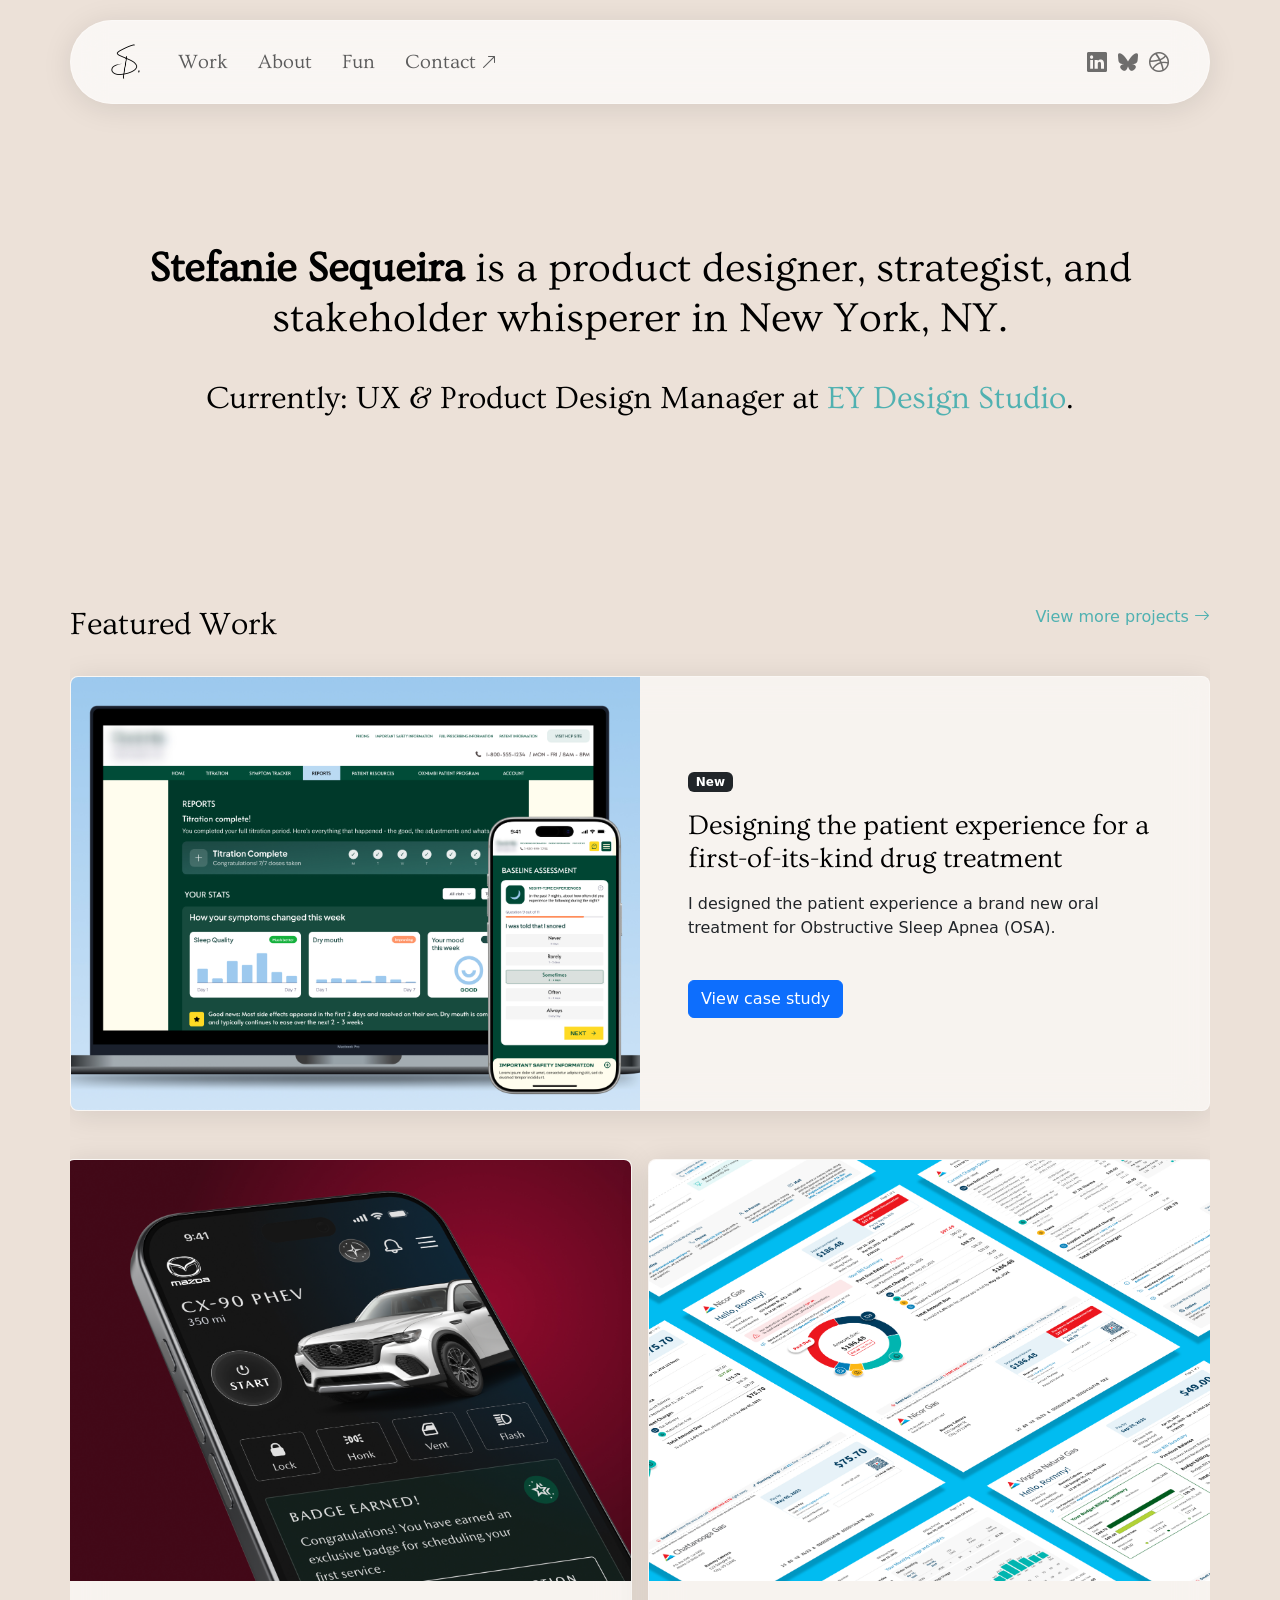
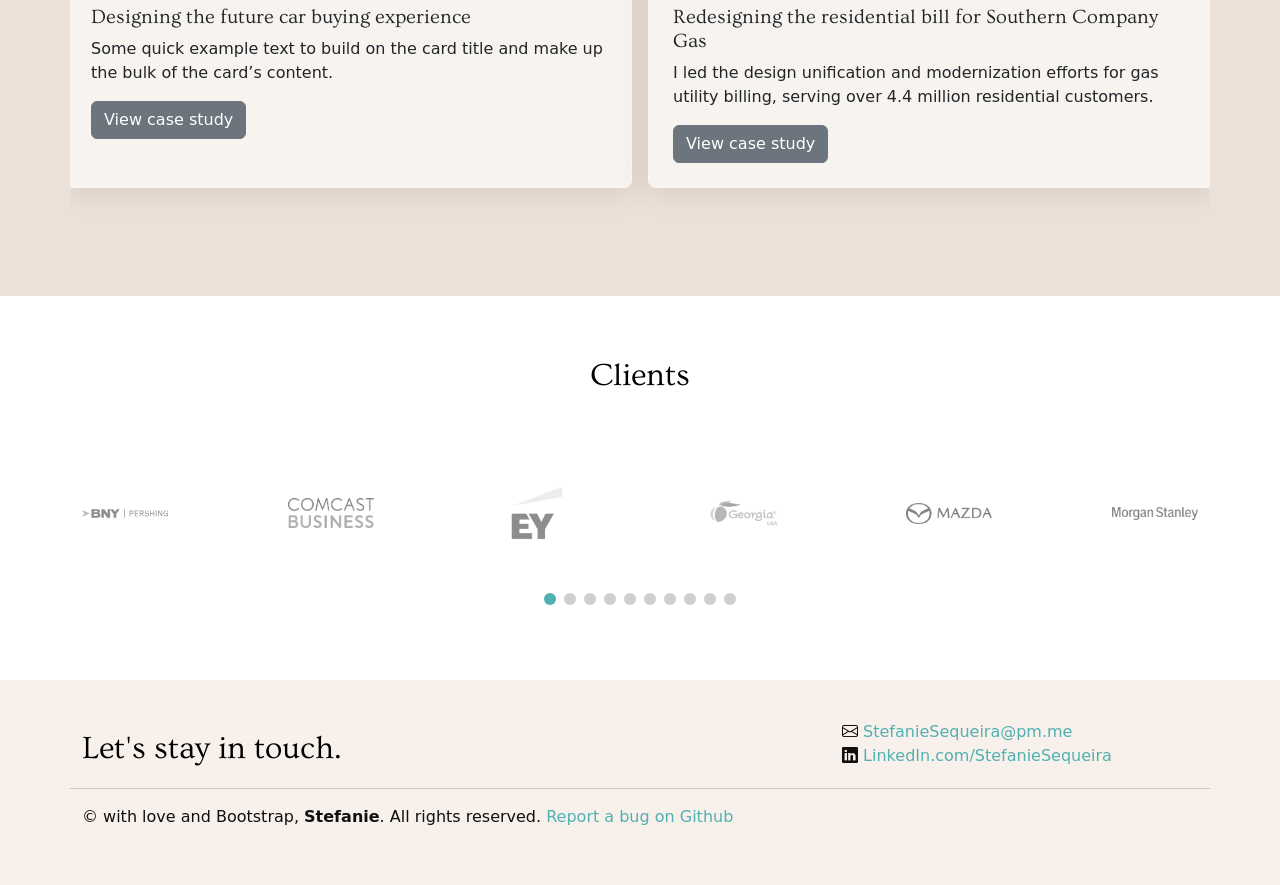
==== commit c3c39f59: "Breaking off Work page" ====
--- a/index.html
+++ b/index.html
@@ -40,7 +40,7 @@
       <nav id="navmenu" class="navmenu">
         <ul>
           <li><a href="index.html" class="logo d-flex me-auto me-xl-0"><img src="assets/img/logo.png" alt="Logo"></a></li>
-          <li><a href="index.html" class="active">Work</a></li>
+          <li><a href="work.html">Work</a></li>
           <li><a href="about.html">About</a></li>
           <li><a href="fun.html">Fun</a></li>
           <li><a href="mailto:stefaniesequeira@pm.me" target="_blank">Contact <i class="bi bi-arrow-up-right"></i></a></li>
@@ -61,102 +61,58 @@
   <main class="main">
 
     <section class="page-title container" data-aos="fade-in">
-      <h1><strong>Stefanie Sequeira</strong> is a product designer, strategist, and stakeholder whisperer at <a href="https://studio.ey.com">EY Design Studio</a> in New York, NY.</h1>
+      <h1><strong>Stefanie Sequeira</strong> is a product designer, strategist, and stakeholder whisperer in New York, NY.</h1>
+      <br>
+      <h2>Currently: UX & Product Design Manager at <a href="https://studio.ey.com">EY Design Studio</a>.</h2>
     </section>
 
-    <!-- Portfolio Section -->
-     <!-- Don't forget pics are 4:3, for any new images the max render size is 416x312 -->
-    <section id="portfolio" class="portfolio section" data-aos="fade-in">
-
-      <div class="container">
-        <!-- <img src="assets/img/logo.svg" alt=""> -->
-        <div class="isotope-layout" data-default-filter="*" data-layout="masonry" data-sort="original-order">
-
-          <div class="row align-items-center">
-            <div class="col-lg-7 portfolio-info">
-              <h3>Featured work</h3>
-              <p>More available on request.</p>
-            </div>
-            <div class="col-lg-5 text-center text-lg-end">
-              <ul class="portfolio-filters isotope-filters" data-aos="fade-up" data-aos-delay="100">
-                <li data-filter="*" class="filter-active">All</li>
-                <li data-filter=".filter-case">Case Study</li>
-                <li data-filter=".filter-pitch">Pitch</li>
-                <li data-filter=".filter-explore">Exploration</li>
-                <!-- <li data-filter=".filter-books">Books</li> -->
-              </ul><!-- End Portfolio Filters -->
-            </div>
+    <section id="featured" class="section container">
+
+     <!-- Section Title -->
+      <div class="justify-content-between" data-aos="fade-in">
+        <div class="row mb-4">
+          <div class="col"><h2>Featured Work</h2></div>
+          <div class="col text-end"><a href="work.html">View more projects <i class="bi bi-arrow-right"></i> </a></div>
+        </div>
+      </div><!-- End Section Title -->
+
+      <div class="card overflow-hidden" data-aos="fade-up" data-aos-delay="100">
+        <div class="row align-items-center">
+          <div class="col-lg-6 p-0">
+            <img src="assets/img/portfolio/pharma.jpg" class="img-fluid" alt="">
           </div>
-
-          <div class="row gy-4 isotope-container" data-aos="fade-up" data-aos-delay="200">
-
-            <div class="col-lg-4 col-md-6 portfolio-item isotope-item filter-case">
-              <div class="portfolio-content h-100"><a href="portfolio-details.html">
-                <img src="assets/img/portfolio/pharma.jpg" class="img-fluid" alt="">
-                <div class="portfolio-info">
-                  <h4>Pharma Startup</h4>
-                  <p>Digital patient experience</p>
-                </div>
-              </a></div>
-            </div><!-- End Portfolio Item -->
-
-            <div class="col-lg-4 col-md-6 portfolio-item isotope-item filter-case">
-              <div class="portfolio-content h-100"><a href="portfolio-details.html">
-                <img src="assets/img/portfolio/soco.jpg" class="img-fluid" alt="">
-                <div class="portfolio-info">
-                  <h4>Southern Company Gas</h4>
-                  <p>Residential bill redesign</p>
-                </div>
-              </a></div>
-            </div><!-- End Portfolio Item -->
-
-            <div class="col-lg-4 col-md-6 portfolio-item isotope-item filter-pitch">
-              <div class="portfolio-content h-100"><a href="portfolio-details.html">
-                <img src="assets/img/portfolio/wawa.jpg" class="img-fluid" alt="">
-                <div class="portfolio-info">
-                  <h4>Wawa</h4>
-                  <p>Store kiosk UX enhancement</p>
-                </div>
-              </a></div>
-            </div><!-- End Portfolio Item -->
-
-            <div class="col-lg-4 col-md-6 portfolio-item isotope-item filter-case">
-              <div class="portfolio-content h-100"><a href="portfolio-details.html">
-                <img src="assets/img/portfolio/mazda.jpg" class="img-fluid" alt="">
-                <div class="portfolio-info">
-                  <h4>Mazda</h4>
-                  <p>Future CX vision</p>
-                </div>
-              </a></div>
-            </div><!-- End Portfolio Item -->
-
-            <div class="col-lg-4 col-md-6 portfolio-item isotope-item filter-pitch">
-              <div class="portfolio-content h-100"><a href="portfolio-details.html">
-                <img src="assets/img/portfolio/mavia.jpg" class="img-fluid" alt="">
-                <div class="portfolio-info">
-                  <h4>EY</h4>
-                  <p>Agentic AI for marketers</p>
-                </div>
-              </a></div>
-            </div><!-- End Portfolio Item -->
-
-            <div class="col-lg-4 col-md-6 portfolio-item isotope-item filter-explore">
-              <div class="portfolio-content h-100"><a href="portfolio-details.html">
-                <img src="assets/img/portfolio/nystickers.png" class="img-fluid" alt="">
-                <div class="portfolio-info">
-                  <h4>NY Studio Stickers</h4>
-                  <p>Branding, physical media</p>
-                </div>
-              </a></div>
-            </div><!-- End Portfolio Item -->
-
-          </div><!-- End Portfolio Container -->
-
-        </div>
-
-      </div>
-
-    </section><!-- /Portfolio Section -->
+          <div class="col-lg-6 p-5">
+            <span class="badge bg-dark">New</span>
+            <h3 class="my-3">Designing the patient experience for a first-of-its-kind drug treatment</h3>
+            <p>I designed the patient experience a brand new oral treatment for Obstructive Sleep Apnea (OSA).</p>
+            <br>
+            <a href="portfolio-details.html" class="btn btn-primary">View case study</a>
+          </div>
+        </div>
+      </div>
+
+      <div class="row py-5">
+
+        <div class="card overflow-hidden col mx-2">
+        <img src="assets/img/portfolio/mazda.jpg" class="card-img-top" alt="...">
+        <div class="card-body p-4">
+          <h5 class="card-title">Designing the future car buying experience</h5>
+          <p class="card-text">Some quick example text to build on the card title and make up the bulk of the card’s content.</p>
+          <a href="#" class="btn btn-secondary">View case study</a>
+        </div>
+      </div>
+
+      <div class="card overflow-hidden col mx-2">
+        <img src="assets/img/portfolio/soco.jpg" class="card-img-top" alt="Isometric grid of gas bills on bright background for Nicor Gas, Chattanooga Gas, and Virginia Natural Gas">
+        <div class="card-body p-4">
+          <h5 class="card-title">Redesigning the residential bill for Southern Company Gas</h5>
+          <p class="card-text">I led the design unification and modernization efforts for gas utility billing, serving over 4.4 million residential customers.</p>
+          <a href="#" class="btn btn-secondary">View case study</a>
+        </div>
+      </div>
+      </div>
+
+    </section>
 
     <!-- Clients Section -->
      <!-- AOS sucks here. Not sure why it is so inconsistent -->
--- a/assets/css/main.css
+++ b/assets/css/main.css
@@ -83,7 +83,7 @@
 
 .card {
   border-radius: 8px;
-  /* padding: 5px 25px; */
+  padding: 0;
   background: rgba(255, 255, 255, 0.6);
   box-shadow: 0 4px 30px rgba(0, 0, 0, 0.1);
   backdrop-filter: blur(16px);
@@ -93,6 +93,14 @@
 
 .border, .border-bottom, .border-top {
   border-color: rgba(209, 195, 187, 0.9) !important;
+}
+
+.eyebrow {
+  text-transform: uppercase;
+  font-weight: 700;
+  /* font-family: 'Franklin Gothic Medium', 'Arial Narrow', Arial, sans-serif; */
+  /* color: var(--accent-color); */
+  margin-bottom: 2em;
 }
 
 /*--------------------------------------------------------------
@@ -433,8 +441,8 @@
   margin-bottom: 10px;
 }
 
-.portfolio-page {
-
+.featured .card {
+  max-height: 25%;
 }
 
 /*--------------------------------------------------------------
@@ -475,6 +483,11 @@
 .section-title p {
   margin-bottom: 0;
 }
+
+/*--------------------------------------------------------------
+# Featured Section
+--------------------------------------------------------------*/
+
 
 /*--------------------------------------------------------------
 # Portfolio Section
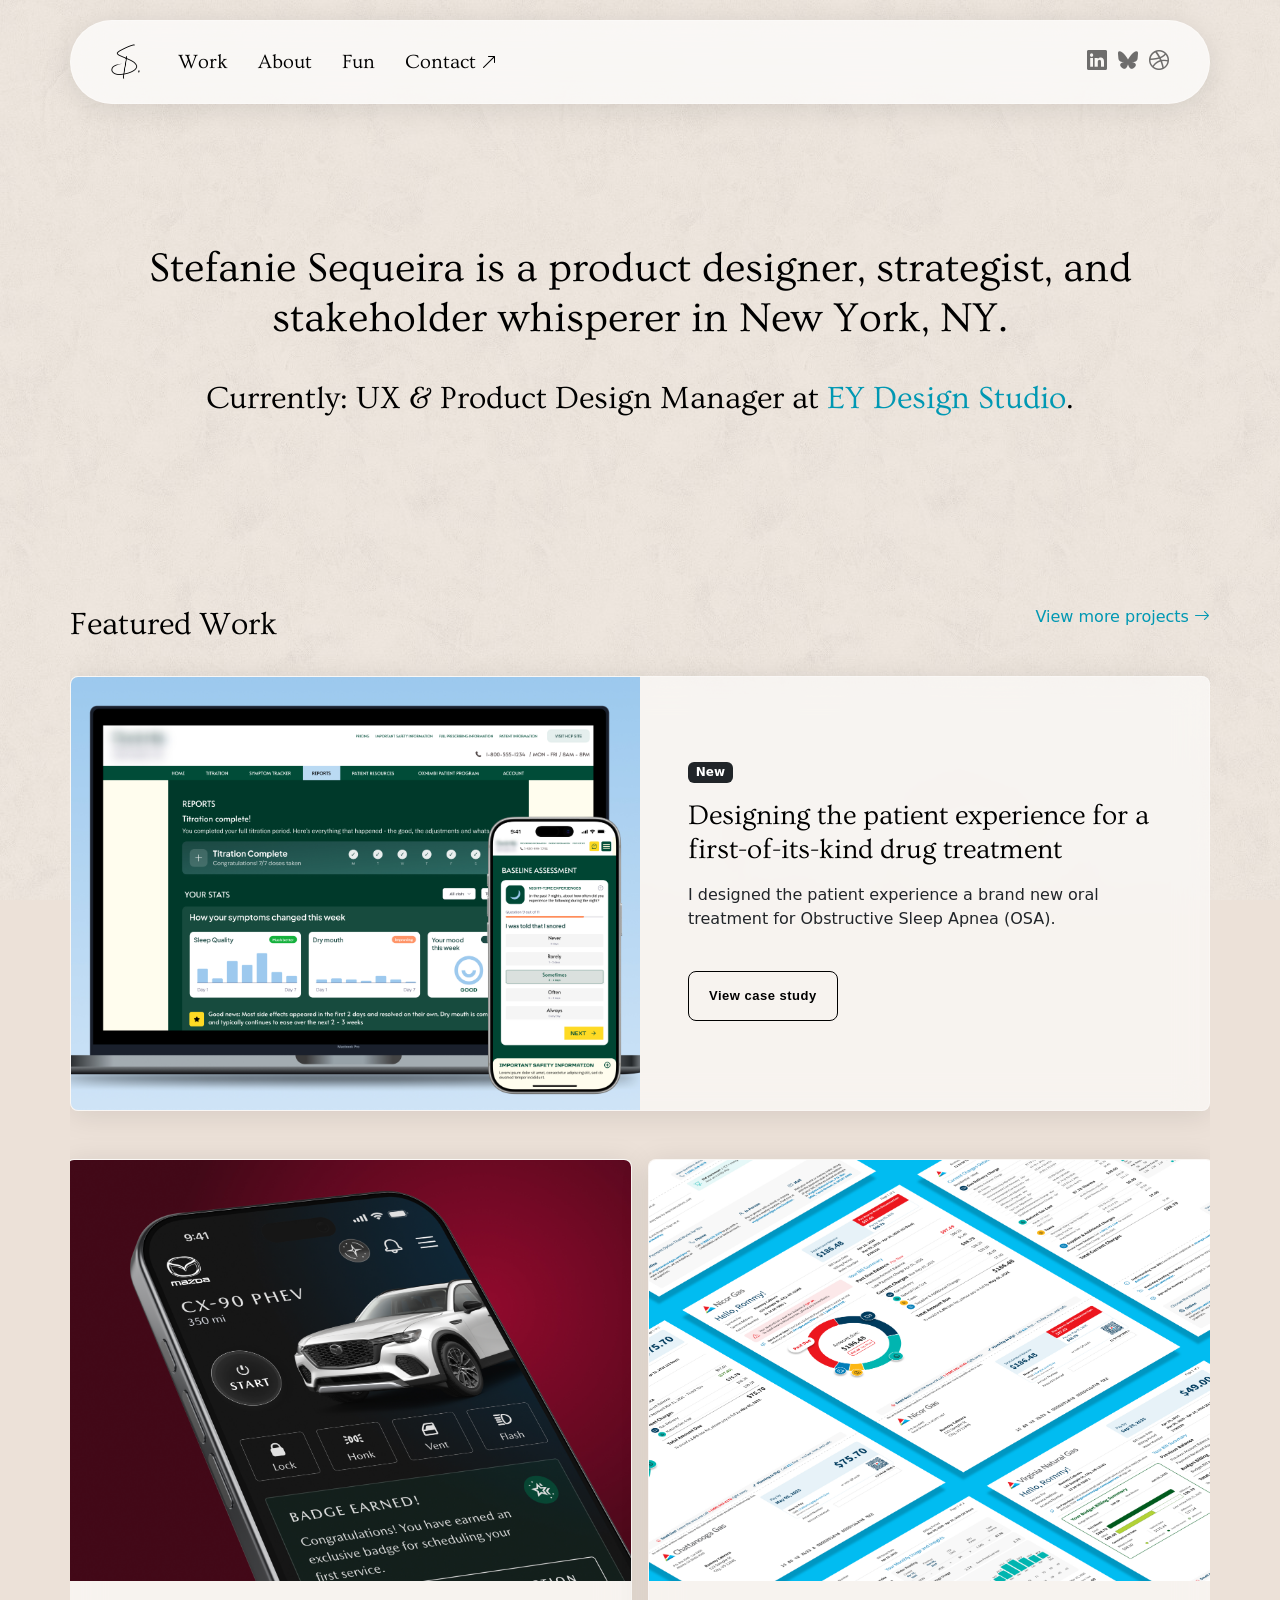
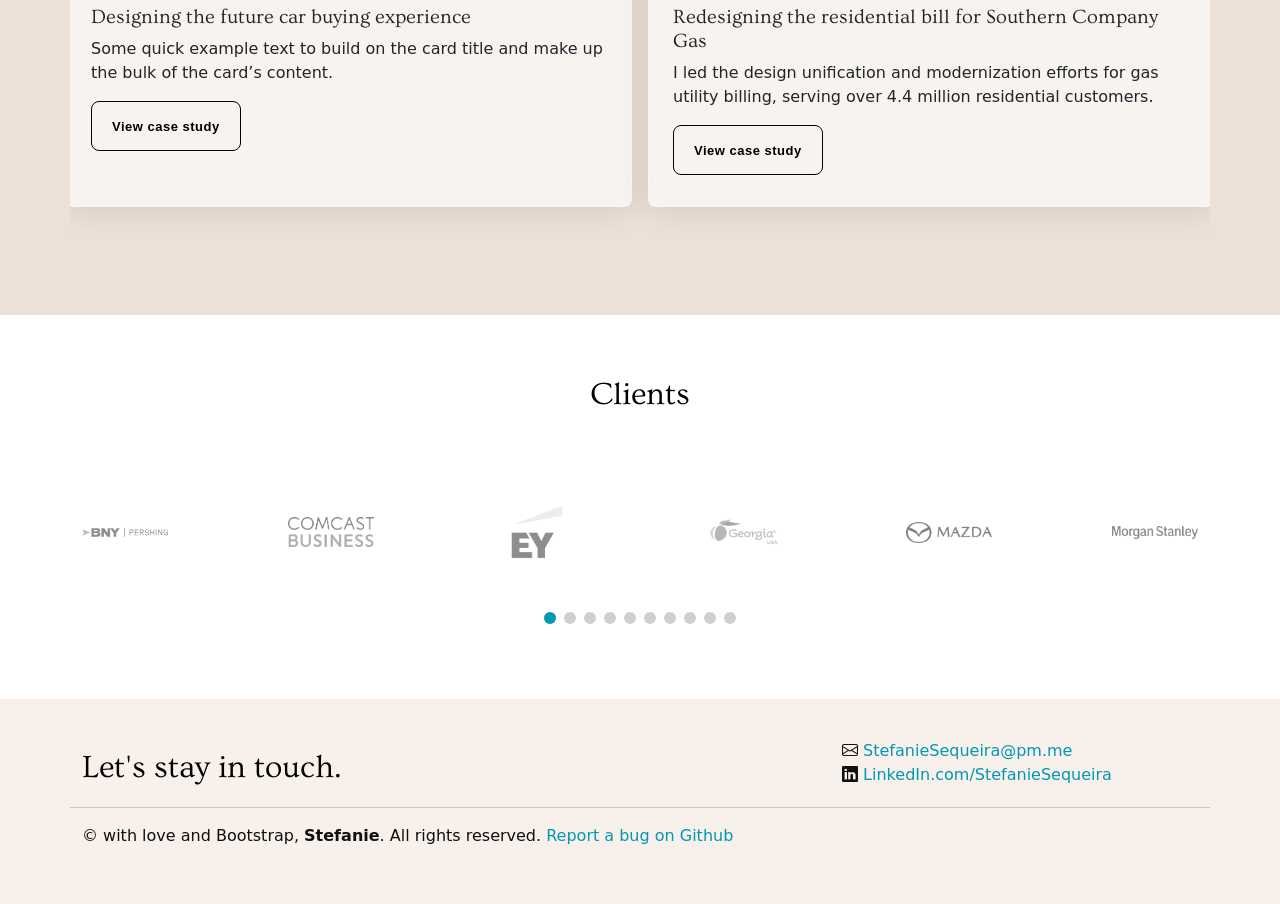
==== commit c13d357f: "Theming and styles" ====
--- a/index.html
+++ b/index.html
@@ -61,7 +61,7 @@
   <main class="main">
 
     <section class="page-title container" data-aos="fade-in">
-      <h1><strong>Stefanie Sequeira</strong> is a product designer, strategist, and stakeholder whisperer in New York, NY.</h1>
+      <h1><span class="emphasis-brush">Stefanie Sequeira</span> is a product designer, strategist, and stakeholder whisperer in New York, NY.</h1>
       <br>
       <h2>Currently: UX & Product Design Manager at <a href="https://studio.ey.com">EY Design Studio</a>.</h2>
     </section>
@@ -72,7 +72,7 @@
       <div class="justify-content-between" data-aos="fade-in">
         <div class="row mb-4">
           <div class="col"><h2>Featured Work</h2></div>
-          <div class="col text-end"><a href="work.html">View more projects <i class="bi bi-arrow-right"></i> </a></div>
+          <div class="col text-end"><a href="work.html" class="link-brush">View more projects <i class="bi bi-arrow-right"></i> </a></div>
         </div>
       </div><!-- End Section Title -->
 
@@ -86,28 +86,47 @@
             <h3 class="my-3">Designing the patient experience for a first-of-its-kind drug treatment</h3>
             <p>I designed the patient experience a brand new oral treatment for Obstructive Sleep Apnea (OSA).</p>
             <br>
-            <a href="portfolio-details.html" class="btn btn-primary">View case study</a>
+            
+             <div class="btn-mask">
+              <a href="portfolio-details.html">
+              <span class="mas">View case study</span>
+              <button type="button">View case study</button>
+              </a>
+            </div>
+            
           </div>
         </div>
       </div>
 
       <div class="row py-5">
 
-        <div class="card overflow-hidden col mx-2">
-        <img src="assets/img/portfolio/mazda.jpg" class="card-img-top" alt="...">
+        <div class="card overflow-hidden col mx-2" data-aos="fade-up" data-aos-delay="200">
+        <img src="assets/img/portfolio/mazda.jpg" class="card-img-top img-fluid" alt="MyMazda app on red background">
         <div class="card-body p-4">
           <h5 class="card-title">Designing the future car buying experience</h5>
           <p class="card-text">Some quick example text to build on the card title and make up the bulk of the card’s content.</p>
-          <a href="#" class="btn btn-secondary">View case study</a>
-        </div>
-      </div>
-
-      <div class="card overflow-hidden col mx-2">
-        <img src="assets/img/portfolio/soco.jpg" class="card-img-top" alt="Isometric grid of gas bills on bright background for Nicor Gas, Chattanooga Gas, and Virginia Natural Gas">
+             <div class="btn-mask">
+              <a href="portfolio-details.html">
+              <span class="mas">View case study</span>
+              <button type="button">View case study</button>
+              </a>
+            </div>
+            </a>
+        </div>
+      </div>
+
+      <div class="card overflow-hidden col mx-2" data-aos="fade-up" data-aos-delay="300">
+        <img src="assets/img/portfolio/soco.jpg" class="card-img-top img-fluid" alt="Isometric grid of gas bills on bright background for Nicor Gas, Chattanooga Gas, and Virginia Natural Gas">
         <div class="card-body p-4">
           <h5 class="card-title">Redesigning the residential bill for Southern Company Gas</h5>
           <p class="card-text">I led the design unification and modernization efforts for gas utility billing, serving over 4.4 million residential customers.</p>
-          <a href="#" class="btn btn-secondary">View case study</a>
+            <a href="portfolio-details.html">
+             <div class="btn-mask">
+              <a href="portfolio-details.html">
+              <span class="mas">View case study</span>
+              <button type="button">View case study</button>
+              </a>
+            </div>
         </div>
       </div>
       </div>
@@ -179,8 +198,7 @@
       </div>
 
     </section><!-- /Clients Section -->
-
-
+  </main>
 
   <footer id="footer" class="footer light-background">
     <div class="container">
--- a/assets/css/main.css
+++ b/assets/css/main.css
@@ -1,6 +1,6 @@
 /* Fonts */
 :root {
-  --default-font: "IBM Plex Sans",  system-ui, -apple-system, "Segoe UI", Roboto, "Helvetica Neue", Arial, "Noto Sans", "Liberation Sans", sans-serif, "Apple Color Emoji", "Segoe UI Emoji", "Segoe UI Symbol", "Noto Color Emoji";
+  --default-font: "Lato",  system-ui, -apple-system, "Segoe UI", Roboto, "Helvetica Neue", Arial, "Noto Sans", "Liberation Sans", sans-serif, "Apple Color Emoji", "Segoe UI Emoji", "Segoe UI Symbol", "Noto Color Emoji";
   --heading-font: "Ovo",  serif;
   --nav-font: "Ovo",  sans-serif;
 }
@@ -8,22 +8,24 @@
 /* Global colors */
 :root { 
   --background-color: #ece1d8; 
+  --background-color: rgb(236, 225, 216); 
   --default-color: #101010; /* Text content */
   --heading-color: #000000; /* Headings and display */
-  --accent-color: #50b1b1;
+  --accent-color: #0098b3;
   --surface-color: #ffffff;
   --contrast-color: #ffffff; /* For accessibility - test this */
   /* --border-color: #8d837c; */
+
 }
 
 /* Nav colors */
 :root {
-  --nav-color: #5b5b5b;  /* main navmenu links */
-  --nav-hover-color: #000000;
+  --nav-color: #000000;  /* main navmenu links */
+  --nav-hover-color: var(--accent-color);
   --nav-mobile-background-color: #f5f5f5; /* background for mobile */
-  --nav-dropdown-background-color: #ffffff;
-  --nav-dropdown-color: #5b5b5b;
-  --nav-dropdown-hover-color: #000000;
+  /* --nav-dropdown-background-color: #ffffff; */
+  /* --nav-dropdown-color: #5b5b5b; */
+  /* --nav-dropdown-hover-color: #000000; */
 }
 
 /* Color blocks for sections */
@@ -51,20 +53,49 @@
 --------------------------------------------------------------*/
 body {
   color: var(--default-color);
-  background-color: var(--background-color);
+  /* background-color: var(--background-color); */
+  background: url(/assets/img/spatulata.png) repeat fixed var(--background-color);
   font-family: var(--default-font);
 }
 
 a {
   color: var(--accent-color);
   text-decoration: none;
-  transition: 0.3s;
-}
-
-a:hover {
-  color: color-mix(in srgb, var(--accent-color), transparent 25%);
-}
-
+  display: inline-block;
+  font-weight: 400;
+  line-height: 1;
+}
+
+main a:hover {
+  /* background-color: hotpink; */
+  text-decoration: underline;
+  text-underline-offset: 8px;
+  /* transition: all 0.3s ease-in-out; */
+}
+
+/* This doesn't really look that much like a line being drawn but whatever not important rn */
+main a:not(.btn), footer a {
+  display:inline;
+  background-image:url(/assets/img/underline.svg),url(/img/site/underline-primary.svg);
+  background-repeat:no-repeat;
+  background-position: 0 105%;
+  background-size:1px 4px,0 0;
+  text-decoration: none;
+  transition: background 0.3s;
+}
+main a:not(.btn):active,
+main a:not(.btn):focus,
+main a:not(.btn):hover,
+footer a:active,
+footer a:focus,
+footer a:hover {
+  background-position:0 105%;
+  background-image:url(/assets/img/underline.svg);
+  background-repeat:repeat-x,no-repeat;
+  background-position: 0 105%;
+  background-size:680px 4px,0 0;
+  text-decoration: none;
+}
 h1,
 h2,
 h3,
@@ -95,19 +126,11 @@
   border-color: rgba(209, 195, 187, 0.9) !important;
 }
 
-.eyebrow {
-  text-transform: uppercase;
-  font-weight: 700;
-  /* font-family: 'Franklin Gothic Medium', 'Arial Narrow', Arial, sans-serif; */
-  /* color: var(--accent-color); */
-  margin-bottom: 2em;
-}
-
 /*--------------------------------------------------------------
 # Global Header
 --------------------------------------------------------------*/
 .header {
-  color: var(--default-color);
+  color: var(--heading-color);
   /* background-color: var(--background-color); */
   padding: 20px 0;
   transition: all 0.5s;
@@ -122,6 +145,10 @@
   backdrop-filter: blur(16px);
   -webkit-backdrop-filter: blur(16px);
   border: 1px solid rgba(255, 255, 255, 0.3);
+}
+
+.header a:hover {
+  border: none;
 }
 
 .header .logo {
@@ -416,6 +443,108 @@
 }
 
 /*--------------------------------------------------------------
+# Mask Button
+--------------------------------------------------------------*/
+/* Mask button with brush stroke animation adapted from https://codepen.io/pizza3/pen/qmerBv?editors=1100 */
+.btn-mask {
+  position: relative;
+  display: inline-block;
+  width: auto;
+  height: 50px;
+  overflow: hidden;
+  border: 1px solid #000;
+  border-radius: 8px;
+  font-family: 'Lato', sans-serif;
+  transition: 0.3s;
+}
+
+.btn-mask .mas {
+  position: absolute;
+  top: 0;
+  left: 0;
+  z-index: 0;
+  display: flex;
+  align-items: center;
+  justify-content: center;
+  width: 100%;
+  height: 100%;
+  padding: 0 20px;
+  color: #000;
+  font-family: 'Lato', sans-serif;
+  font-size: 13px;
+  font-weight: 700;
+  letter-spacing: 0.5px;
+  white-space: nowrap;
+  pointer-events: none;
+}
+
+.btn-mask button {
+  position: relative;
+  z-index: 1;
+  display: block;
+  width: auto;
+  height: 100%;
+  padding: 0 20px;
+  margin: 0;
+  border: none;
+  cursor: pointer;
+  color: #fff;
+  background: #000;
+  font-family: 'Lato', sans-serif;
+  font-size: 13px;
+  font-weight: 700;
+  letter-spacing: 0.5px;
+  white-space: nowrap;
+}
+
+@media (min-width: 768px) {
+  .btn-mask button {
+    -webkit-mask: url("/assets/img/wipe-sprite.png");
+    mask: url("/assets/img/wipe-sprite.png");
+    -webkit-mask-size: 3000% 100%;
+    mask-size: 3000% 100%;
+    -webkit-animation: btnMaskIn 0.7s steps(29) forwards;
+    animation: btnMaskIn 0.7s steps(29) forwards;
+  }
+
+  .btn-mask button:hover {
+    -webkit-animation: btnMaskOut 0.7s steps(29) forwards;
+    animation: btnMaskOut 0.7s steps(29) forwards;
+  }
+
+  @-webkit-keyframes btnMaskIn {
+    from { -webkit-mask-position: 0 0; mask-position: 0 0; }
+    to   { -webkit-mask-position: 100% 0; mask-position: 100% 0; }
+  }
+  @keyframes btnMaskIn {
+    from { -webkit-mask-position: 0 0; mask-position: 0 0; }
+    to   { -webkit-mask-position: 100% 0; mask-position: 100% 0; }
+  }
+  @-webkit-keyframes btnMaskOut {
+    from { -webkit-mask-position: 100% 0; mask-position: 100% 0; }
+    to   { -webkit-mask-position: 0 0; mask-position: 0 0; }
+  }
+  @keyframes btnMaskOut {
+    from { -webkit-mask-position: 100% 0; mask-position: 100% 0; }
+    to   { -webkit-mask-position: 0 0; mask-position: 0 0; }
+  }
+}
+
+/* Mobile fallback */
+@media (max-width: 767px) {
+  .btn-mask button {
+    padding: 0 16px;
+    background: #000;
+    transition: background-color 0.2s, opacity 0.2s;
+  }
+
+  .btn-mask button:active {
+    background: #222;
+    opacity: 0.9;
+  }
+}
+
+/*--------------------------------------------------------------
 # Disable aos animation delay on mobile devices
 --------------------------------------------------------------*/
 @media screen and (max-width: 768px) {
@@ -429,7 +558,7 @@
 --------------------------------------------------------------*/
 .page-title {
   color: var(--default-color);
-  background-color: var(--background-color);
+  /* background-color: var(--background-color); */
   padding: 120px 0;
   text-align: center;
   position: relative;
@@ -451,7 +580,7 @@
 section,
 .section {
   color: var(--default-color);
-  background-color: var(--background-color);
+  /* background-color: var(--background-color); */
   padding: 60px 0;
   scroll-margin-top: 90px;
   overflow: clip;
@@ -483,10 +612,6 @@
 .section-title p {
   margin-bottom: 0;
 }
-
-/*--------------------------------------------------------------
-# Featured Section
---------------------------------------------------------------*/
 
 
 /*--------------------------------------------------------------
@@ -521,12 +646,12 @@
   margin: 0 10px;
   line-height: 1;
   margin-bottom: 5px;
-  transition: all 0.3s ease-in-out;
+  /* transition: all 0.3s ease-in-out; */
 }
 
 .portfolio .portfolio-filters li:hover,
 .portfolio .portfolio-filters li.filter-active {
-  border-bottom: 2px solid var(--default-color);
+  border-bottom: 1px solid var(--default-color);
   padding-bottom: 3px;
 }
 
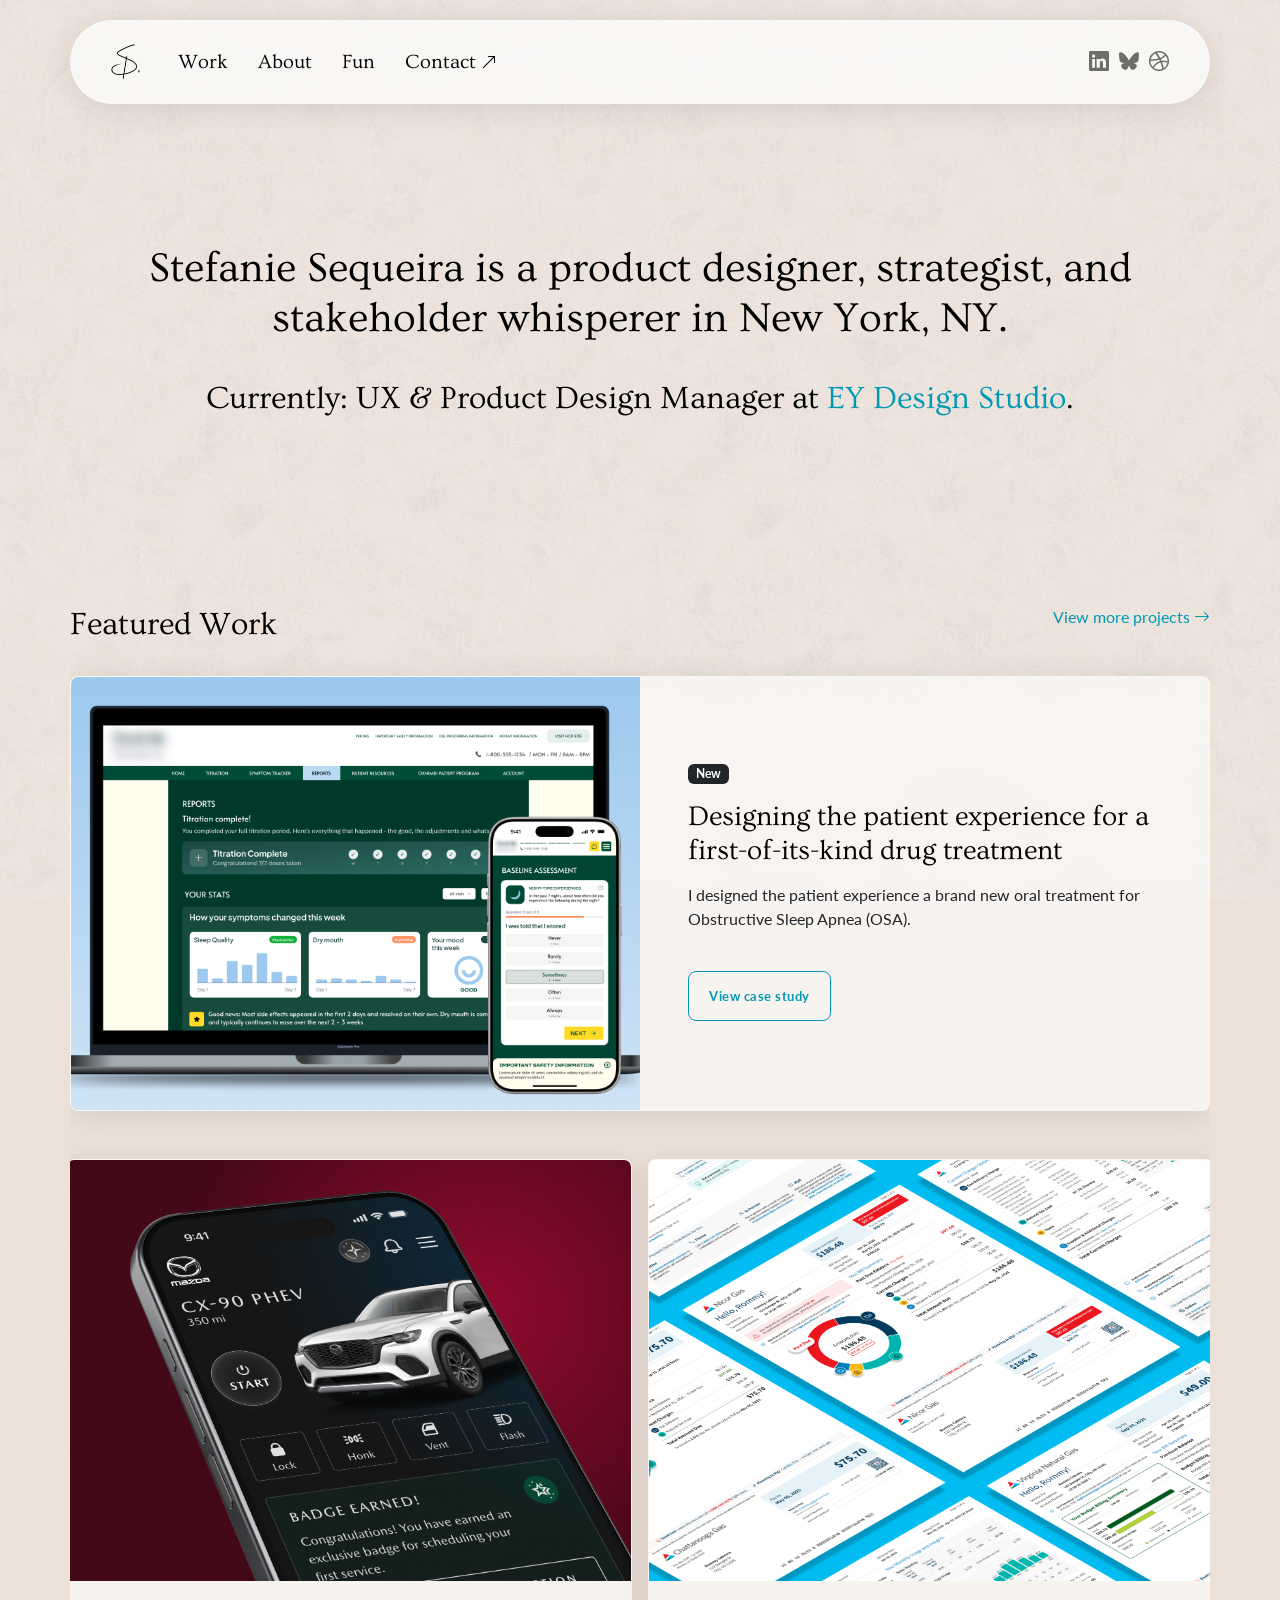
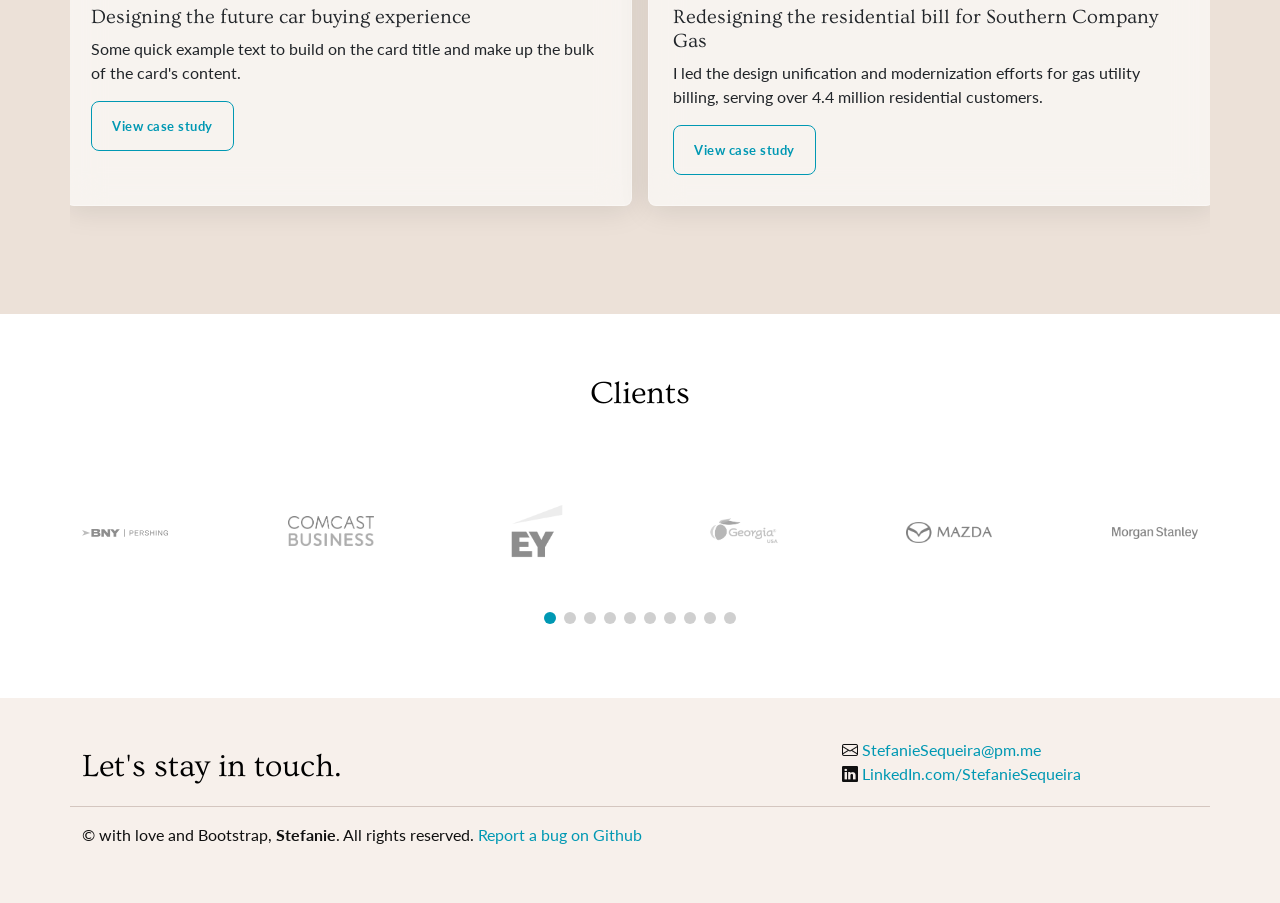
==== commit 485ab072: "Theming and styles" ====
--- a/index.html
+++ b/index.html
@@ -14,9 +14,9 @@
   <link href="assets/img/favicon.png" rel="apple-touch-icon"> <!-- Make a real one later -->
 
   <!-- Fonts -->
-<link rel="preconnect" href="https://fonts.googleapis.com">
-<link rel="preconnect" href="https://fonts.gstatic.com" crossorigin>
-<link href="https://fonts.googleapis.com/css2?family=Ovo&display=swap" rel="stylesheet">
+  <link rel="preconnect" href="https://fonts.googleapis.com">
+  <link rel="preconnect" href="https://fonts.gstatic.com" crossorigin>
+  <link href="https://fonts.googleapis.com/css2?family=Lato:ital,wght@0,100;0,300;0,400;0,700;0,900;1,100;1,300;1,400;1,700;1,900&family=Ovo&display=swap" rel="stylesheet">
 
   <!-- Vendor CSS Files -->
   <link href="assets/vendor/bootstrap/css/bootstrap.min.css" rel="stylesheet">
@@ -104,7 +104,7 @@
         <img src="assets/img/portfolio/mazda.jpg" class="card-img-top img-fluid" alt="MyMazda app on red background">
         <div class="card-body p-4">
           <h5 class="card-title">Designing the future car buying experience</h5>
-          <p class="card-text">Some quick example text to build on the card title and make up the bulk of the card’s content.</p>
+          <p class="card-text">Some quick example text to build on the card title and make up the bulk of the card's content.</p>
              <div class="btn-mask">
               <a href="portfolio-details.html">
               <span class="mas">View case study</span>
--- a/assets/css/main.css
+++ b/assets/css/main.css
@@ -452,7 +452,7 @@
   width: auto;
   height: 50px;
   overflow: hidden;
-  border: 1px solid #000;
+  border: 1px solid var(--accent-color);
   border-radius: 8px;
   font-family: 'Lato', sans-serif;
   transition: 0.3s;
@@ -469,7 +469,7 @@
   width: 100%;
   height: 100%;
   padding: 0 20px;
-  color: #000;
+  color: var(--accent-color);
   font-family: 'Lato', sans-serif;
   font-size: 13px;
   font-weight: 700;
@@ -489,7 +489,7 @@
   border: none;
   cursor: pointer;
   color: #fff;
-  background: #000;
+  background: var(--accent-color);
   font-family: 'Lato', sans-serif;
   font-size: 13px;
   font-weight: 700;
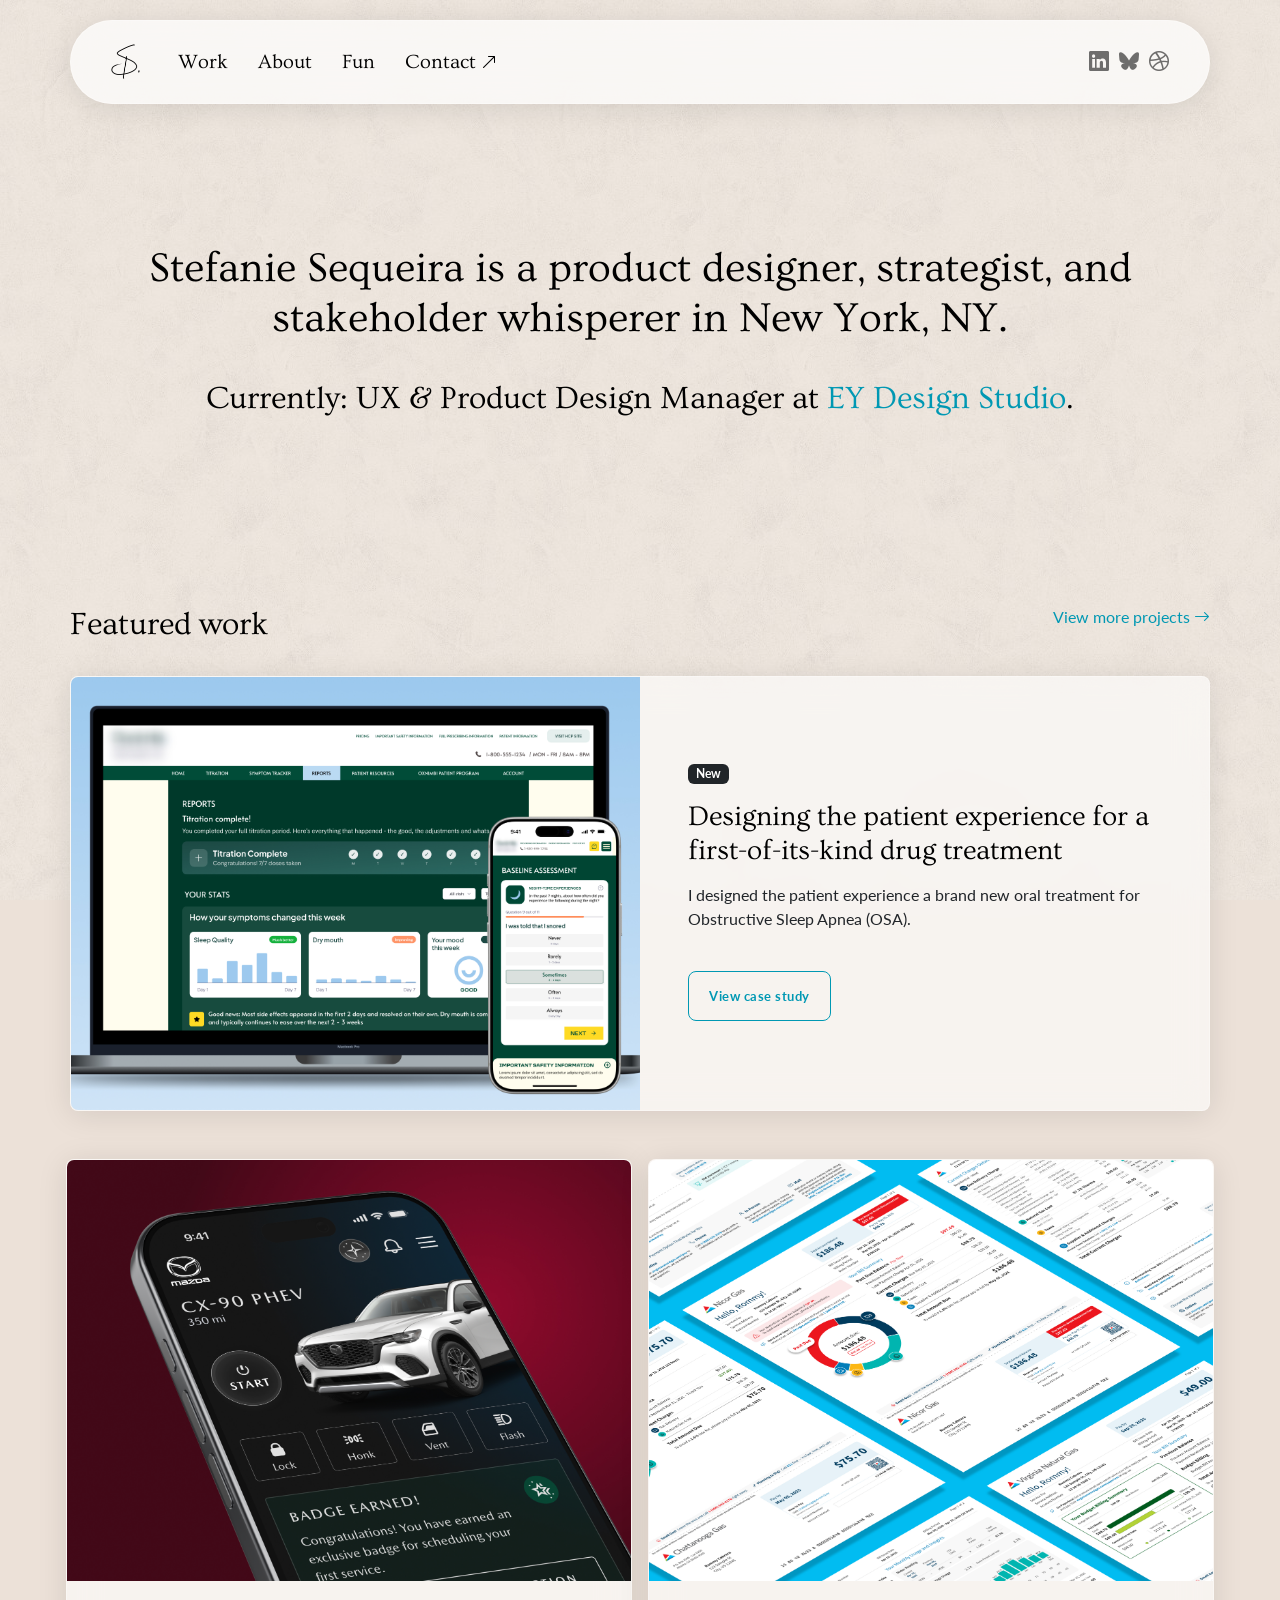
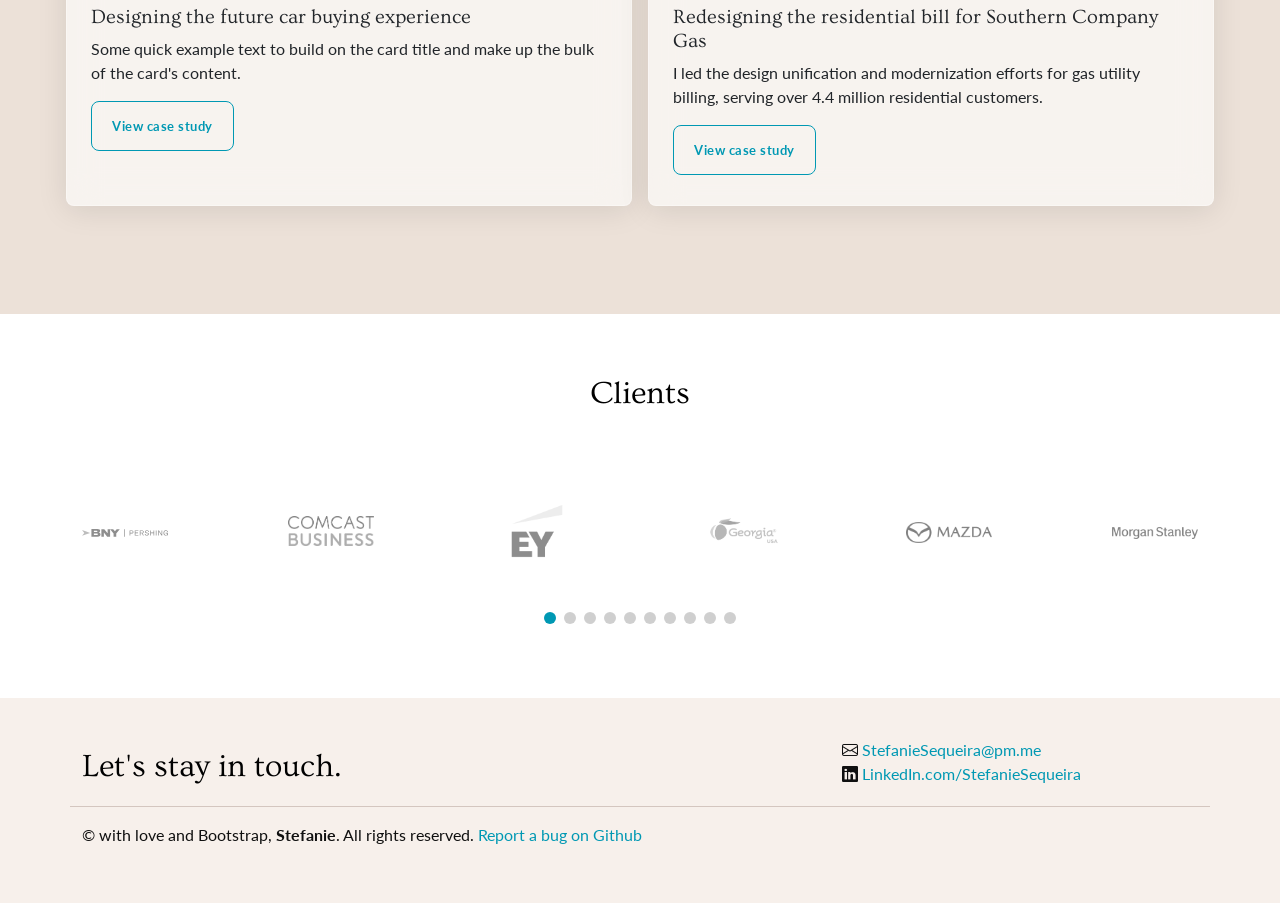
==== commit 0386a2f4: "Button style updates" ====
--- a/index.html
+++ b/index.html
@@ -71,8 +71,8 @@
      <!-- Section Title -->
       <div class="justify-content-between" data-aos="fade-in">
         <div class="row mb-4">
-          <div class="col"><h2>Featured Work</h2></div>
-          <div class="col text-end"><a href="work.html" class="link-brush">View more projects <i class="bi bi-arrow-right"></i> </a></div>
+          <div class="col"><h2>Featured work</h2></div>
+          <div class="col text-end"><a href="work.html">View more projects <i class="bi bi-arrow-right"></i> </a></div>
         </div>
       </div><!-- End Section Title -->
 
--- a/assets/css/main.css
+++ b/assets/css/main.css
@@ -66,20 +66,13 @@
   line-height: 1;
 }
 
-main a:hover {
-  /* background-color: hotpink; */
-  text-decoration: underline;
-  text-underline-offset: 8px;
-  /* transition: all 0.3s ease-in-out; */
-}
-
 /* This doesn't really look that much like a line being drawn but whatever not important rn */
 main a:not(.btn), footer a {
   display:inline;
-  background-image:url(/assets/img/underline.svg),url(/img/site/underline-primary.svg);
+  /* background-image:url(/assets/img/underline.svg),url(/img/site/underline-primary.svg); */
   background-repeat:no-repeat;
-  background-position: 0 105%;
-  background-size:1px 4px,0 0;
+  background-position: 0 110%;
+  /* background-size:1em 1em,0 0; */
   text-decoration: none;
   transition: background 0.3s;
 }
@@ -89,7 +82,6 @@
 footer a:active,
 footer a:focus,
 footer a:hover {
-  background-position:0 105%;
   background-image:url(/assets/img/underline.svg);
   background-repeat:repeat-x,no-repeat;
   background-position: 0 105%;
@@ -554,7 +546,7 @@
 }
 
 /*--------------------------------------------------------------
-# Global Page Titles & Breadcrumbs
+# Global Page Titles & Sections
 --------------------------------------------------------------*/
 .page-title {
   color: var(--default-color);
@@ -574,16 +566,13 @@
   max-height: 25%;
 }
 
-/*--------------------------------------------------------------
-# Global Sections
---------------------------------------------------------------*/
 section,
 .section {
   color: var(--default-color);
   /* background-color: var(--background-color); */
   padding: 60px 0;
   scroll-margin-top: 90px;
-  overflow: clip;
+  /* overflow: clip; */
 }
 
 @media (max-width: 1199px) {
@@ -594,9 +583,6 @@
   }
 }
 
-/*--------------------------------------------------------------
-# Global Section Titles
---------------------------------------------------------------*/
 .section-title {
   text-align: center;
   padding-bottom: 60px;
@@ -1177,105 +1163,4 @@
 --------------------------------------------------------------*/
 #case-header {
   min-height: 60vh;
-
-}
-
-
-/*--------------------------------------------------------------
-# Contact Section
---------------------------------------------------------------*/
-.contact {
-  background-image: url("../img/contact-bg.png");
-  background-position: left center;
-  background-repeat: no-repeat;
-  position: relative;
-}
-
-@media (max-width: 640px) {
-  .contact {
-    background-position: center 50px;
-    background-size: contain;
-  }
-}
-
-.contact:before {
-  content: "";
-  background: color-mix(in srgb, var(--background-color), transparent 30%);
-  position: absolute;
-  bottom: 0;
-  top: 0;
-  left: 0;
-  right: 0;
-}
-
-.contact .info-item+.info-item {
-  margin-top: 40px;
-}
-
-.contact .info-item i {
-  background: var(--accent-color);
-  color: var(--contrast-color);
-  font-size: 20px;
-  width: 44px;
-  height: 44px;
-  display: flex;
-  justify-content: center;
-  align-items: center;
-  border-radius: 50px;
-  transition: all 0.3s ease-in-out;
-  margin-right: 15px;
-}
-
-.contact .info-item h3 {
-  padding: 0;
-  font-size: 18px;
-  font-weight: 700;
-  margin-bottom: 5px;
-}
-
-.contact .info-item p {
-  padding: 0;
-  margin-bottom: 0;
-  font-size: 14px;
-}
-
-.contact .php-email-form {
-  height: 100%;
-}
-
-.contact .php-email-form input[type=text],
-.contact .php-email-form input[type=email],
-.contact .php-email-form textarea {
-  font-size: 14px;
-  padding: 10px 15px;
-  box-shadow: none;
-  border-radius: 0;
-  color: var(--default-color);
-  background-color: color-mix(in srgb, var(--background-color), transparent 50%);
-  border-color: color-mix(in srgb, var(--default-color), transparent 80%);
-}
-
-.contact .php-email-form input[type=text]:focus,
-.contact .php-email-form input[type=email]:focus,
-.contact .php-email-form textarea:focus {
-  border-color: var(--accent-color);
-}
-
-.contact .php-email-form input[type=text]::placeholder,
-.contact .php-email-form input[type=email]::placeholder,
-.contact .php-email-form textarea::placeholder {
-  color: color-mix(in srgb, var(--default-color), transparent 70%);
-}
-
-.contact .php-email-form button[type=submit] {
-  color: var(--contrast-color);
-  background: var(--accent-color);
-  border: 0;
-  padding: 10px 30px;
-  transition: 0.4s;
-  border-radius: 50px;
-}
-
-.contact .php-email-form button[type=submit]:hover {
-  background: color-mix(in srgb, var(--accent-color), transparent 20%);
 }
